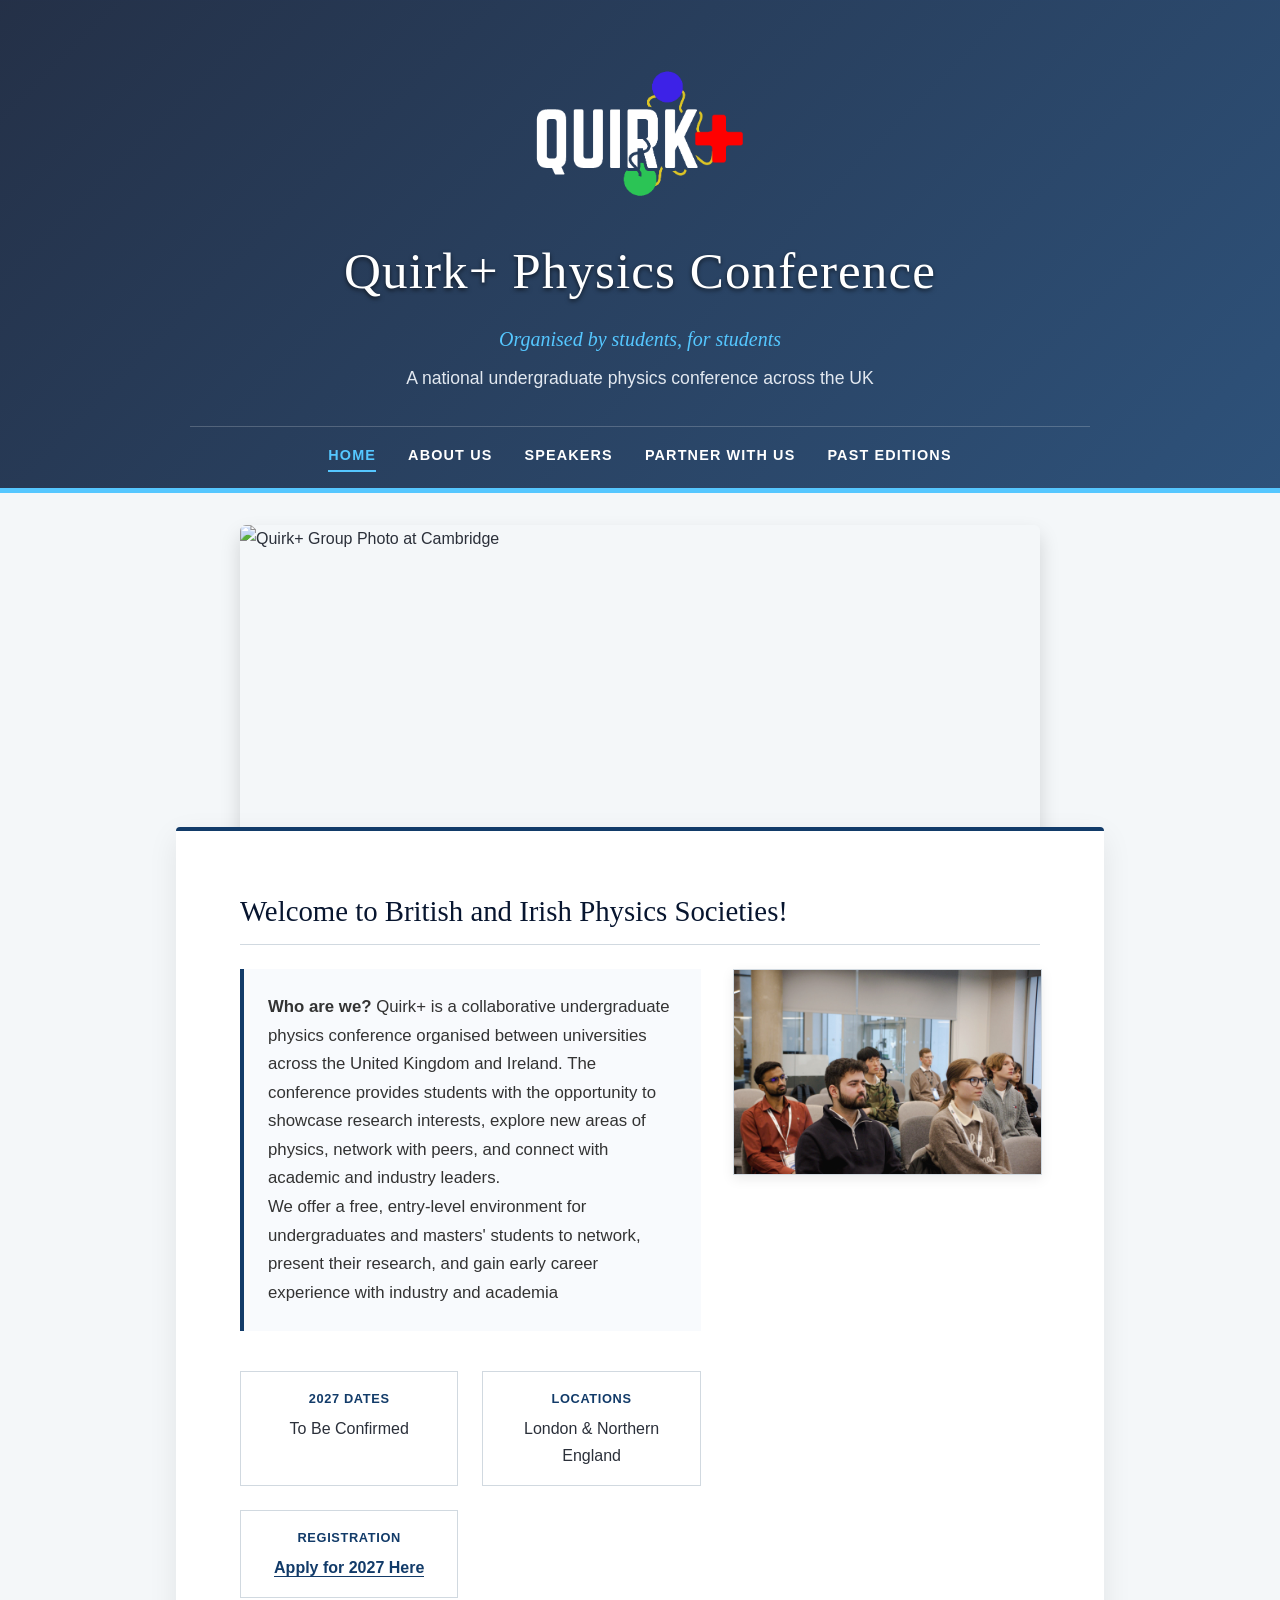
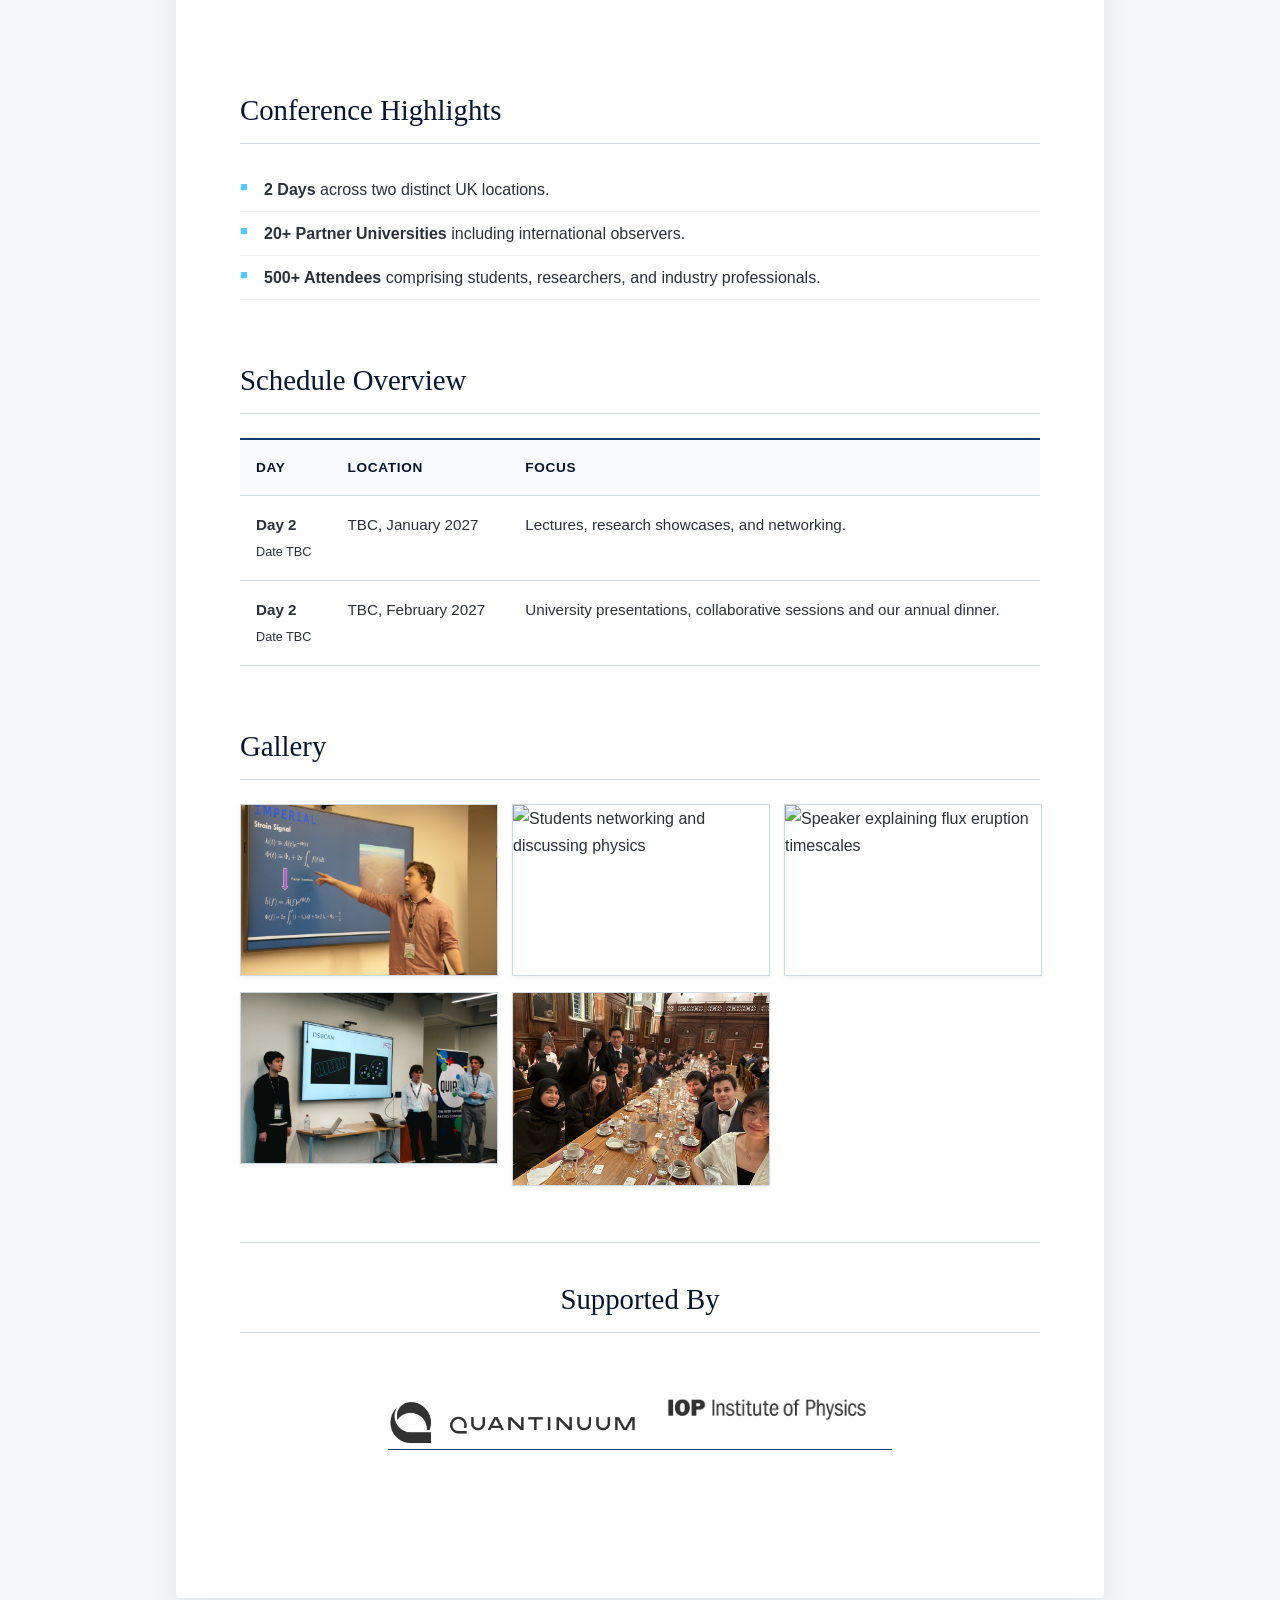
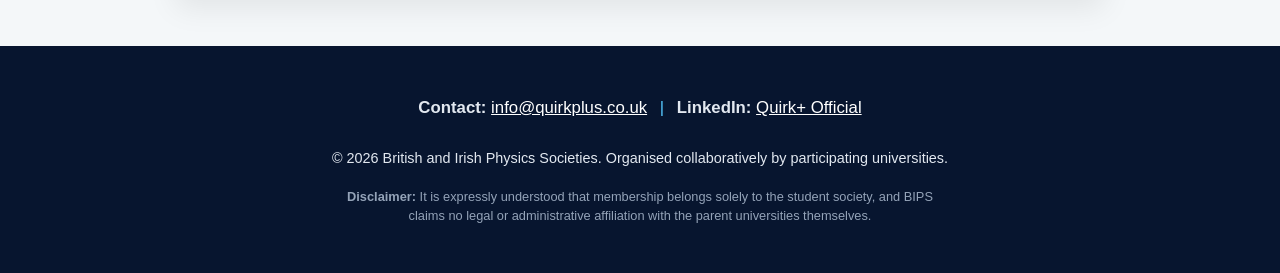
==== index.html @ df24edcb "Update index.html" ====
<!DOCTYPE html>
<html lang="en">
<head>
    <meta charset="UTF-8">
    <meta name="viewport" content="width=device-width, initial-scale=1.0">
    <meta name="description" content="Quirk+ Physics Conference - A national undergraduate physics conference across the UK and Ireland.">
    <title>Quirk+ | UK & Ireland Physics Conference</title>
    
    <link rel="icon" type="image/png" href="assets/Logos/QUIRK_COLOUR.png">
    <link rel="stylesheet" href="style.css">
    
    <!-- Inline styles added specifically for the Sponsor and Layout images to keep the main CSS clean -->
    <style>
        .about-grid {
            display: grid;
            grid-template-columns: 1fr;
            gap: 2rem;
            align-items: start;
        }
        @media (min-width: 768px) {
            .about-grid {
                grid-template-columns: 3fr 2fr;
            }
        }
        .featured-image {
            width: 100%;
            height: auto;
            border: 1px solid var(--border-color);
            box-shadow: 0 4px 12px rgba(0,0,0,0.08);
        }
        .sponsors-section {
            text-align: center;
            padding: 2rem 0;
            border-top: 1px solid var(--border-color);
        }
        .sponsor-logo {
            max-width: 250px;
            height: auto;
            margin-top: 1rem;
            filter: grayscale(100%); /* Makes the sponsor logo look more professional until hovered */
            opacity: 0.8;
            transition: all 0.3s ease;
        }
        .sponsor-logo:hover {
            filter: grayscale(0%);
            opacity: 1;
        }
    </style>
</head>
<body>

    <header>
        <div class="header-content">
            <img src="assets/Logos/QUIRK_COLOUR_WHITE.png" alt="Quirk+ Logo" class="header-logo">
            
            <div class="header-titles">
                <h1>Quirk+ Physics Conference</h1>
                <p class="subtitle">Organised by students, for students</p>
                <p class="lead">A national undergraduate physics conference across the UK</p>
            </div>
        </div>
        
        <nav aria-label="Main Navigation">
            <a href="index.html" class="active">Home</a>
            <a href="programme.html">About Us</a>
            <a href="speakers.html">Speakers</a>
            <a href="sponsors.html">Partner with Us</a>
            <a href="gallery.html">Past Editions</a>
        </nav>
    </header>

    <!-- NEW: HTML Banner inserted here -->
    <img src="assets/images/quirkgroup_2.png" alt="Quirk+ Group Photo at Cambridge" class="hero-banner-img">

    <main>
        <section id="about">
            <h2>Welcome to British and Irish Physics Societies!</h2>
            
            <div class="about-grid">
                <div>
                    <div class="abstract">
                        <p><strong>Who are we?</strong> Quirk+ is a collaborative undergraduate physics conference organised between universities across the United Kingdom and Ireland. The conference provides students with the opportunity to showcase research interests, explore new areas of physics, network with peers, and connect with academic and industry leaders.</p>
                        <p>
                            We offer a free, entry-level environment for undergraduates and masters' students to network, present their research, and gain early career experience with industry and academia</p>
                    </div>

                    <div class="conference-details">
                        <div class="detail-block">
                            <strong>2027 Dates</strong>
                            <span>To Be Confirmed</span>
                        </div>
                        <div class="detail-block">
                            <strong>Locations</strong>
                            <span>London & Northern England</span>
                        </div>
                        <div class="detail-block">
                            <strong>Registration</strong>
                            <a href="#">Apply for 2027 Here</a>
                        </div>
                    </div>
                </div>
                
                <!-- Action Shot embedded next to the About text -->
                <div>
                    <img src="assets/images/group_sitting_2.jpg" alt="Student delivering a physics lecture at Quirk+" class="featured-image">
                </div>
            </div>
        </section>

        <section id="highlights">
            <h2>Conference Highlights</h2>
            <ul class="academic-list">
                <li><strong>2 Days</strong> across two distinct UK locations.</li>
                <li><strong>20+ Partner Universities</strong> including international observers.</li>
                <li><strong>500+ Attendees</strong> comprising students, researchers, and industry professionals.</li>
            </ul>
        </section>

        <section id="schedule">
            <h2>Schedule Overview</h2>
            <table class="academic-table">
                <thead>
                    <tr>
                        <th>Day</th>
                        <th>Location</th>
                        <th>Focus</th>
                    </tr>
                </thead>
                <tbody>
                    <tr>
                        <td><strong>Day 2</strong><br><small>Date TBC</small></td>
                        <td>TBC, January 2027</td>
                        <td>Lectures, research showcases, and networking.</td>
                    </tr>
                    <tr>
                        <td><strong>Day 2</strong><br><small>Date TBC</small></td>
                        <td>TBC, February 2027</td>
                        <td>University presentations, collaborative sessions and our annual dinner.</td>
                    </tr>
                </tbody>
            </table>
        </section>

        <section id="gallery">
            <h2>Gallery</h2>
            <div class="gallery">
                <img src="assets/images/aedan.jpg" alt="Audience members attentively listening to a lecture">
                <img src="assets/images/jenny_erik_poimenidis.JPG" alt="Students networking and discussing physics">
                <img src="assets/images/quirk_lecture_student.JPG" alt="Speaker explaining flux eruption timescales">
                <img src="assets/images/epfl_ai2.jpg" alt="Two speakers presenting together on stage">
                <img src="assets/images/quirk_annual_dinner.jpeg" alt="Attendees enjoying the formal Quirk+ annual dinner">
            </div>
        </section>
        
        <section class="sponsors-section">
            <h2>Supported By</h2>
            <a href="https://www.quantinuum.com/" target="_blank" rel="noopener noreferrer">
                <img src="assets/Logos/quantinuum-logo_horizontal_black.png" alt="Quantinuum Logo" class="sponsor-logo">
            </a>
            <a href="https://www.iop.org/" target="_blank" rel="noopener noreferrer">
                <img src="assets/Logos/IOP_Logo.png" alt="Institute of Physics Logo" class="sponsor-logo">
            </a>    
        </section>
    </main>

    <footer>
        <div class="contact-info">
            <strong>Contact:</strong> <a href="mailto:info@quirkplus.co.uk">info@quirkplus.co.uk</a> <span class="divider">|</span> 
            <strong>LinkedIn:</strong> <a href="https://www.linkedin.com/company/quirk-plus/" target="_blank" rel="noopener noreferrer">Quirk+ Official</a>
        </div>
        
        <div class="footer-legal">
            <p>© 2026 British and Irish Physics Societies. Organised collaboratively by participating universities.</p>
            <p class="disclaimer"><strong>Disclaimer:</strong> It is expressly understood that membership belongs solely to the student society, and BIPS claims no legal or administrative affiliation with the parent universities themselves.</p>
        </div>
    </footer>

</body>
</html>
---- style.css ----
/* =========================================
   QUIRK+ INSTITUTIONAL STYLESHEET
   ========================================= */

:root {
    --brand-dark: #07152f;
    --brand-main: #123b69;
    --brand-accent: #55c7ff;
    --text-main: #2b303a;
    --bg-page: #f4f7f9;
    --bg-content: #ffffff;
    --border-color: #d1d9e0;
}

body {
    font-family: "Helvetica Neue", -apple-system, Arial, sans-serif;
    color: var(--text-main);
    background-color: var(--bg-page);
    line-height: 1.7;
    margin: 0;
    padding: 0;
}

/* --- HEADER & NAVIGATION --- */
header {
    background: linear-gradient(
        135deg, 
        rgba(7, 21, 47, 0.88), 
        rgba(18, 59, 105, 0.88)
    ), url('assets/images/quirkgroup_2.jpg'); /* UPDATE THIS LINE */
    background-size: cover;
    background-position: center 25%;
    color: white;
    padding: 4rem 5% 0 5%;
    border-bottom: 5px solid var(--brand-accent);
}

.header-content {
    max-width: 900px;
    margin: 0 auto;
    text-align: center;
}

/* Fix for the giant logo */
.header-logo {
    max-width: 220px; /* Constrains the logo on desktop */
    width: 100%;
    height: auto;
    margin: 0 auto 1.5rem auto;
    display: block;
}

.header-titles h1 {
    font-family: "Georgia", "Times New Roman", serif; /* Academic Prestige */
    margin: 0;
    font-size: clamp(2.2rem, 5vw, 3.2rem);
    font-weight: normal;
    letter-spacing: 0.02em;
    text-shadow: 0px 2px 4px rgba(0,0,0,0.6);
}

.header-titles .subtitle {
    font-family: "Georgia", "Times New Roman", serif;
    font-style: italic;
    color: var(--brand-accent);
    font-size: 1.25rem;
    margin: 0.5rem 0;
}

.header-titles .lead {
    font-size: 1.1rem;
    color: #e2e8f0;
    max-width: 650px;
    margin: 0 auto 2rem auto;
}

/* Navigation */
nav {
    max-width: 900px;
    margin: 0 auto;
    display: flex;
    justify-content: center;
    gap: 2rem;
    flex-wrap: wrap;
    padding: 1rem 0;
    border-top: 1px solid rgba(255, 255, 255, 0.2);
}

nav a {
    color: white;
    text-decoration: none;
    font-weight: 600;
    font-size: 0.9rem;
    letter-spacing: 0.08em;
    text-transform: uppercase;
    padding-bottom: 0.2rem;
    border-bottom: 2px solid transparent;
    transition: all 0.2s ease;
}

nav a:hover, nav a.active {
    color: var(--brand-accent);
    border-bottom: 2px solid var(--brand-accent);
}

/* --- MAIN CONTENT CONTAINER --- */
main {
    background-color: var(--bg-content);
    max-width: 800px; /* Narrower for better reading width */
    margin: -2rem auto 3rem auto; /* Pulls the content up slightly over the header */
    padding: 3.5rem 4rem;
    border-top: 4px solid var(--brand-main);
    box-shadow: 0 10px 30px rgba(0,0,0,0.08); /* Sophisticated, soft shadow */
    border-radius: 4px; /* Tiny rounding, looks less harsh than rigid 0px */
    position: relative;
    z-index: 10;
}

main section {
    margin-bottom: 3.5rem;
}

/* --- TYPOGRAPHY --- */
h2 {
    font-family: "Georgia", "Times New Roman", serif;
    color: var(--brand-dark);
    border-bottom: 1px solid var(--border-color);
    padding-bottom: 0.5rem;
    margin-top: 0;
    margin-bottom: 1.5rem;
    font-weight: normal;
    font-size: 1.8rem;
}

main a {
    color: var(--brand-main);
    text-decoration: none;
    font-weight: bold;
    border-bottom: 1px solid var(--brand-main);
}

main a:hover {
    color: var(--brand-accent);
    border-bottom-color: var(--brand-accent);
}

/* --- PREMIUM MODULES --- */
.abstract {
    background-color: #f8fafd;
    border-left: 4px solid var(--brand-main);
    padding: 1.5rem;
    margin-bottom: 2.5rem;
    color: #333;
    font-size: 1.05rem;
}

.abstract p {
    margin: 0;
}

.conference-details {
    display: grid;
    grid-template-columns: repeat(auto-fit, minmax(200px, 1fr));
    gap: 1.5rem;
    margin-bottom: 2rem;
}

.detail-block {
    background: white;
    border: 1px solid var(--border-color);
    padding: 1rem;
    text-align: center;
}

.detail-block strong {
    display: block;
    color: var(--brand-main);
    text-transform: uppercase;
    font-size: 0.8rem;
    letter-spacing: 0.05em;
    margin-bottom: 0.3rem;
}

ul.academic-list {
    list-style-type: none;
    padding-left: 0;
}

ul.academic-list li {
    padding: 0.5rem 0 0.5rem 1.5rem;
    position: relative;
    border-bottom: 1px solid #f0f0f0;
}

ul.academic-list li::before {
    content: "■";
    color: var(--brand-accent);
    position: absolute;
    left: 0;
    top: 0.5rem;
    font-size: 0.8rem;
}

/* --- PREMIUM TABLE --- */
.academic-table {
    width: 100%;
    border-collapse: collapse;
    margin: 1.5rem 0;
    font-size: 0.95rem;
}

.academic-table th, .academic-table td {
    padding: 1rem;
    border-bottom: 1px solid var(--border-color);
    text-align: left;
    vertical-align: top;
}

.academic-table th {
    background-color: #f8fafd;
    color: var(--brand-dark);
    font-weight: 600;
    text-transform: uppercase;
    font-size: 0.85rem;
    letter-spacing: 0.05em;
    border-top: 2px solid var(--brand-main);
}

/* --- GALLERY --- */
.gallery {
    display: grid;
    grid-template-columns: repeat(auto-fill, minmax(200px, 1fr));
    gap: 1rem;
    margin-top: 1.5rem;
}

.gallery img {
    width: 100%;
    height: auto;
    display: block;
    border: 1px solid var(--border-color);
    box-shadow: 0 2px 4px rgba(0,0,0,0.05);
}

/* --- FOOTER --- */
footer {
    background-color: var(--brand-dark);
    color: #e2e8f0;
    text-align: center;
    padding: 3rem 5%;
    margin-top: 2rem;
}

footer a {
    color: white;
    text-decoration: underline;
}

footer a:hover {
    color: var(--brand-accent);
}

.contact-info {
    margin-bottom: 1.5rem;
    font-size: 1.05rem;
}

.contact-info .divider {
    color: var(--brand-accent);
    margin: 0 0.5rem;
}

.footer-legal p {
    margin: 0.5rem 0;
    font-size: 0.9rem;
}

.footer-legal .disclaimer {
    font-size: 0.8rem;
    color: #94a3b8;
    max-width: 600px;
    margin: 1rem auto 0 auto;
    line-height: 1.5;
}

/* --- MOBILE RESPONSIVENESS --- */
@media (max-width: 768px) {
    main {
        padding: 2rem 1.5rem;
        margin: -1rem 1rem 2rem 1rem;
    }
    
    .header-logo {
        max-width: 160px;
    }

    nav {
        flex-direction: column;
        gap: 1rem;
        padding-bottom: 2rem;
    }
    
    .academic-table th, .academic-table td {
        padding: 0.75rem 0.5rem;
        font-size: 0.85rem;
    }
    
    .contact-info .divider {
        display: none;
    }
    
    .contact-info strong {
        display: block;
        margin-top: 0.5rem;
    }
}

.hero-banner-img {
    width: 90%; /* Gives breathing room on mobile */
    max-width: 800px; /* Matches your main white text box EXACTLY */
    aspect-ratio: 16 / 7; /* A sleek, cinematic wide crop */
    object-fit: cover;
    object-position: center 25%;
    display: block;
    margin: 2rem auto; /* Centers it perfectly */
    margin-bottom: -3rem; /* Tucks the bottom of the photo neatly behind the white content box */
    border-radius: 6px; /* Softens the corners */
    box-shadow: 0 10px 20px rgba(0,0,0,0.15); /* Adds premium depth */
    position: relative;
    z-index: 1; /* Ensures it sits behind the main text box */
}

/* On mobile devices, we make it slightly taller so the faces aren't too small */
@media (max-width: 768px) {
    .hero-banner-img {
        aspect-ratio: 16 / 9; 
    }
}
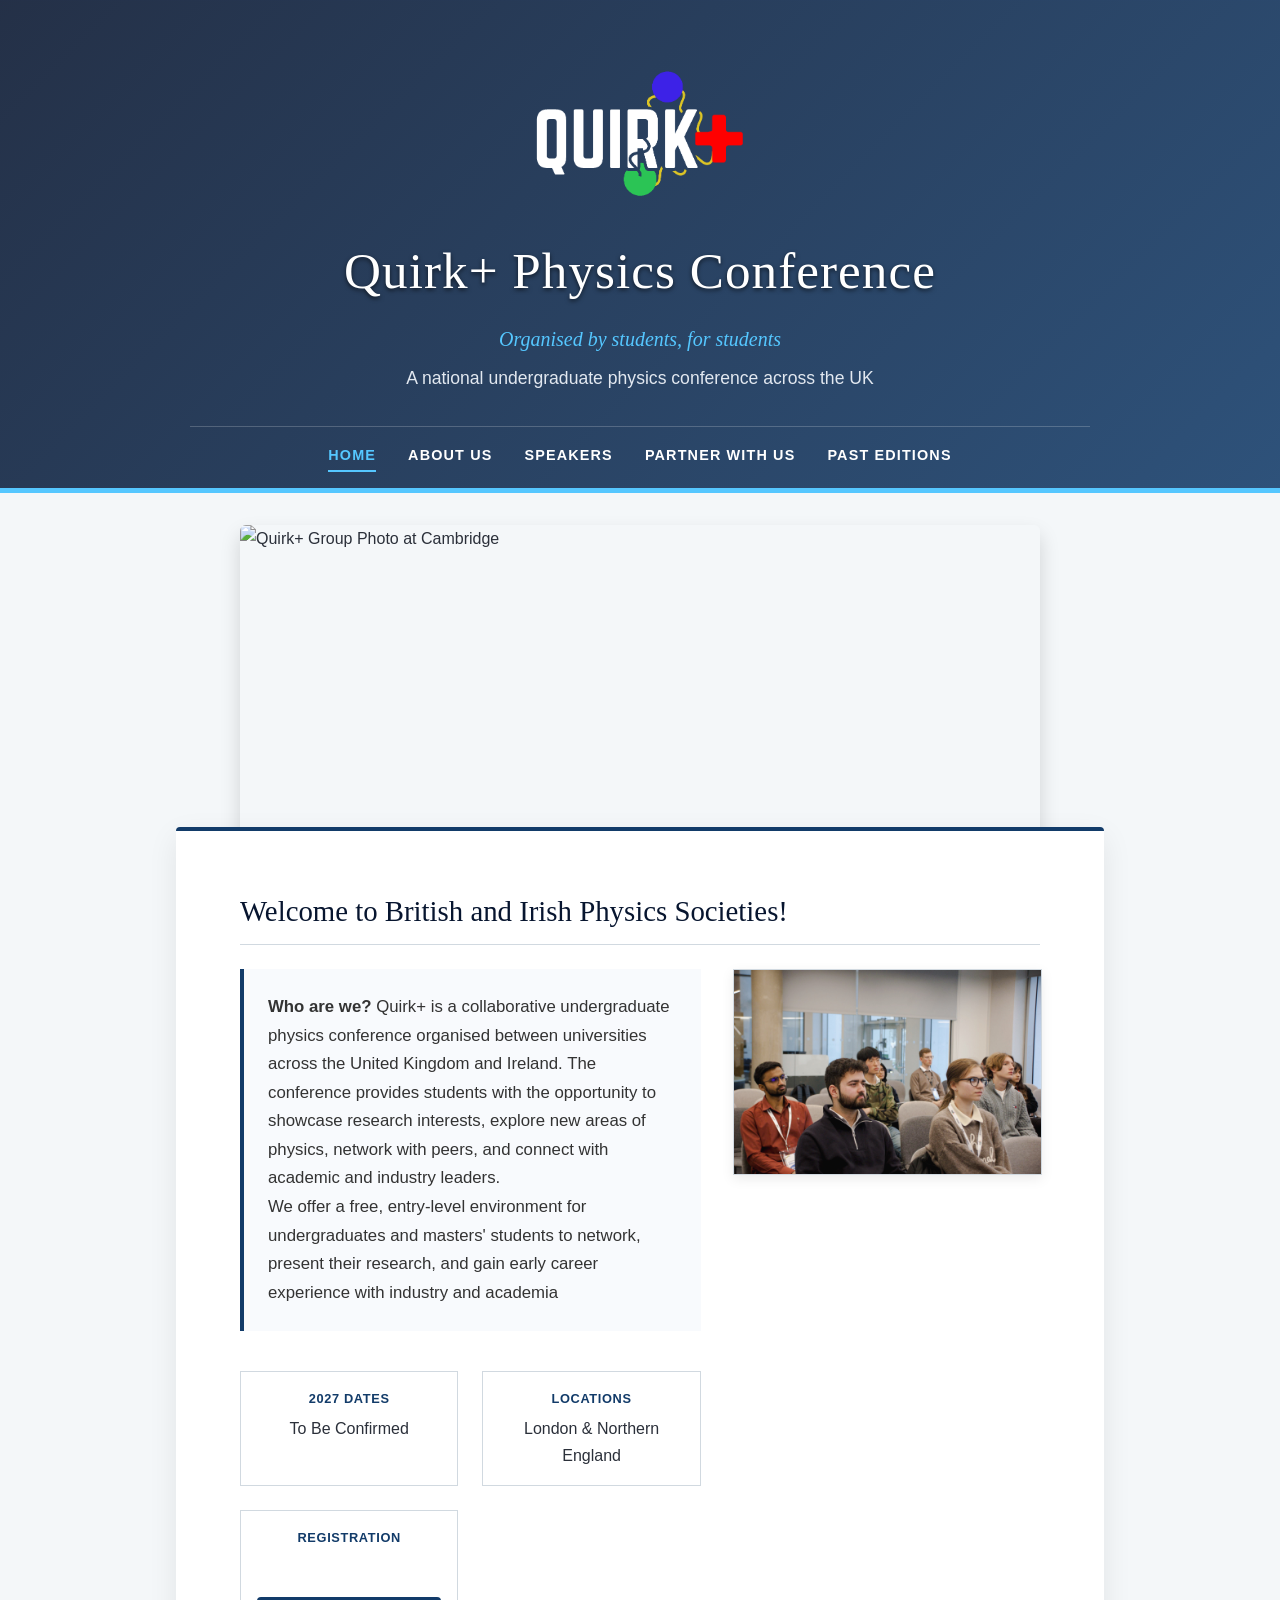
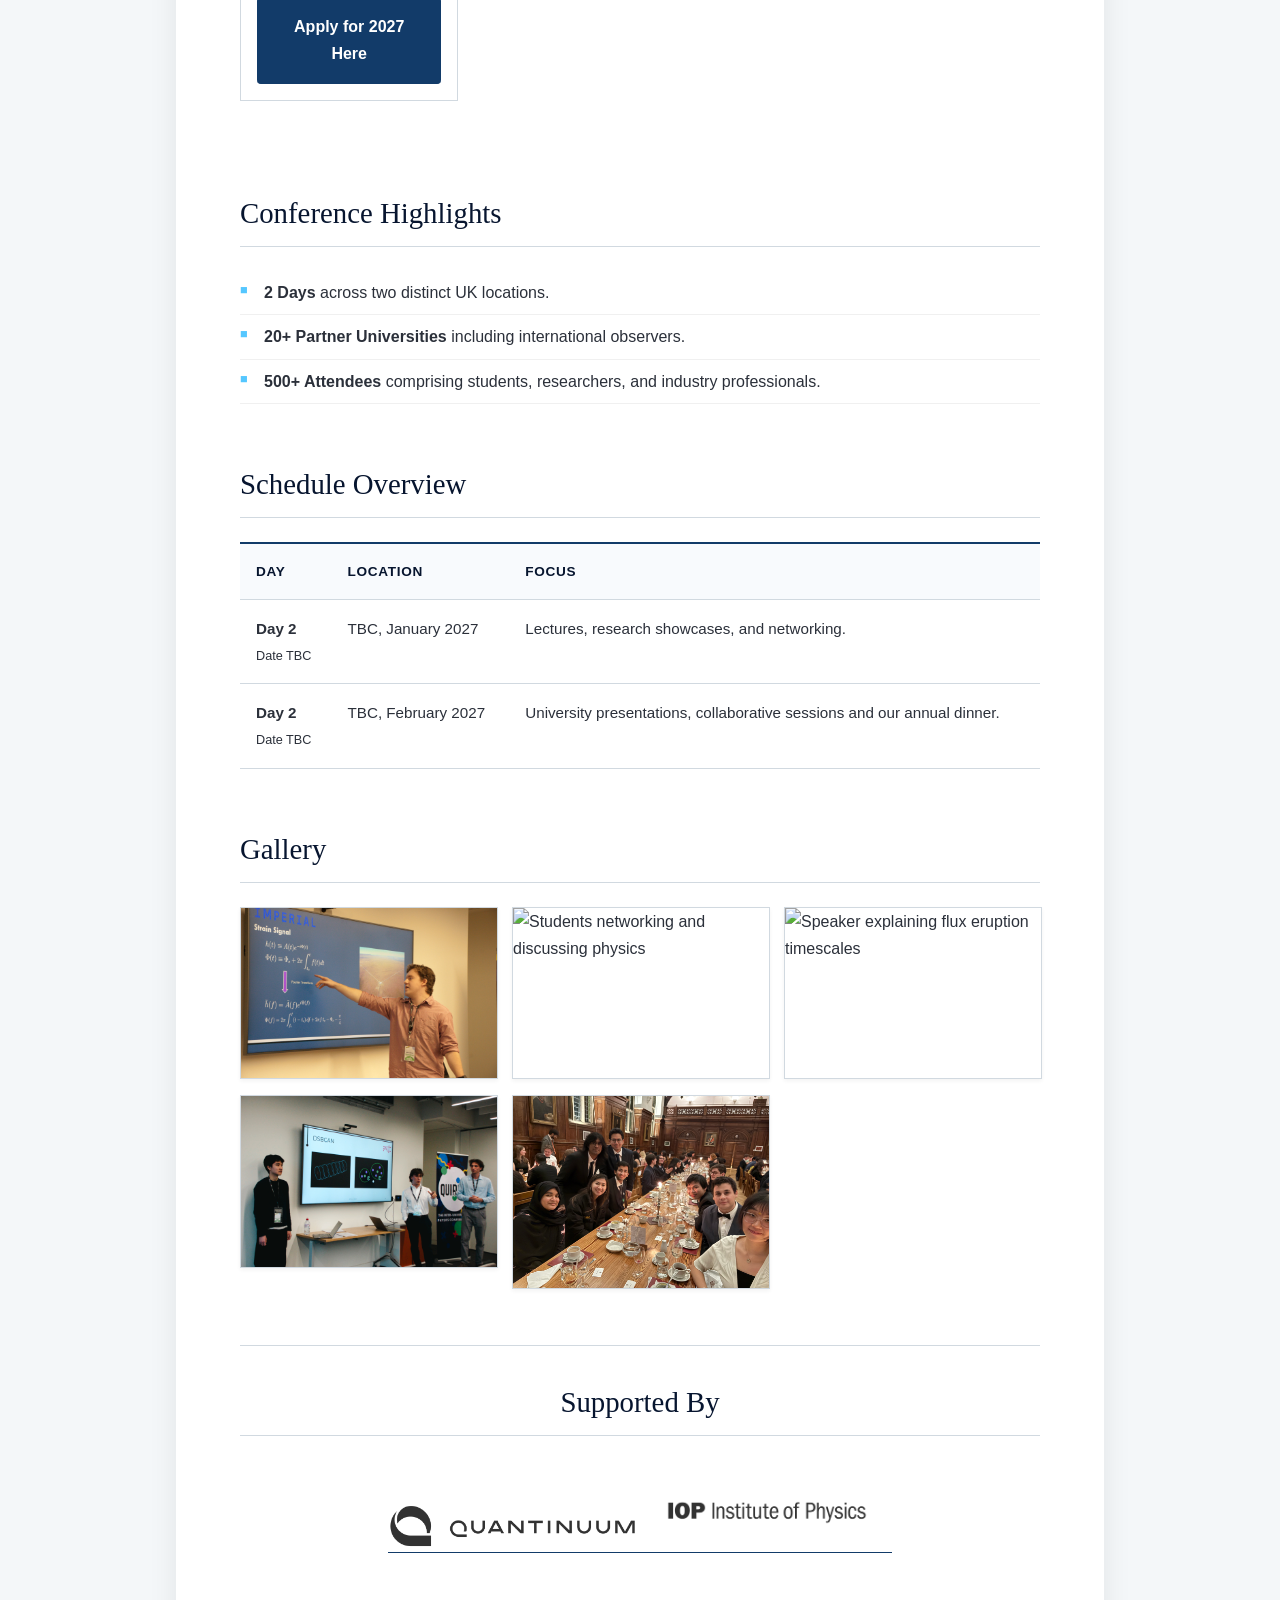
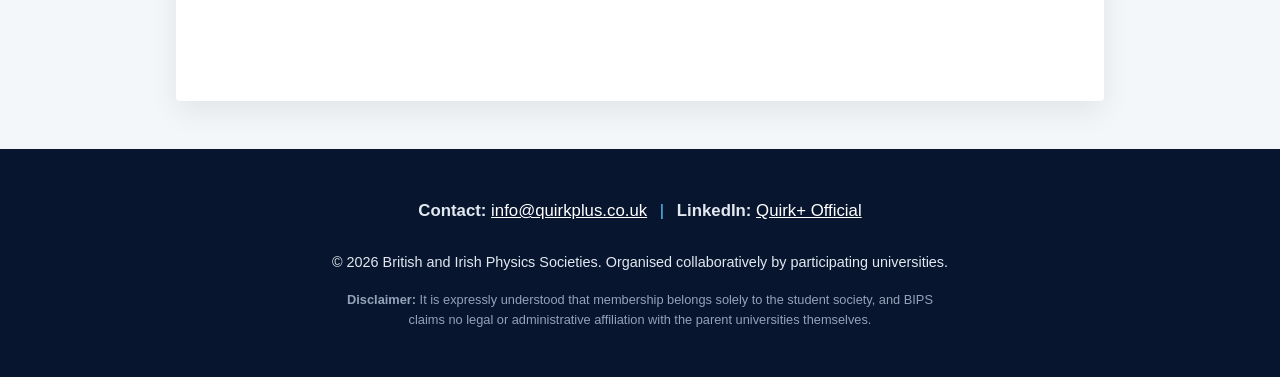
==== commit 115603d7: "Update index.html" ====
--- a/index.html
+++ b/index.html
@@ -45,7 +45,28 @@
             filter: grayscale(0%);
             opacity: 1;
         }
+        .cta-button {
+            display: inline-block;
+            background-color: var(--brand-main);
+            color: white !important;
+            padding: 1rem 2rem;
+            text-decoration: none !important;
+            font-weight: bold;
+            border-radius: 4px;
+            margin-top: 1rem;
+            transition: background-color 0.2s ease;
+        }
+        
+        .cta-button:hover {
+            background-color: var(--brand-dark);
+        }
     </style>
+    <!-- Open Graph / Social Media Meta Tags -->
+    <meta property="og:title" content="Quirk+ Physics Conference 2027">
+    <meta property="og:description" content="The UK and Ireland's largest student-led undergraduate physics conference. Join 1,000+ delegates in London.">
+    <meta property="og:image" content="https://quirkplus.co.uk/assets/images/quirkgroup_2.jpg">
+    <meta property="og:url" content="https://quirkplus.co.uk/">
+    <meta property="og:type" content="website">
 </head>
 <body>
 
@@ -95,7 +116,9 @@
                         </div>
                         <div class="detail-block">
                             <strong>Registration</strong>
-                            <a href="#">Apply for 2027 Here</a>
+                            <br>
+                            <!-- Replace the '#' with your actual Google Form or ticketing link -->
+                            <a href="#" class="cta-button">Apply for 2027 Here</a>
                         </div>
                     </div>
                 </div>
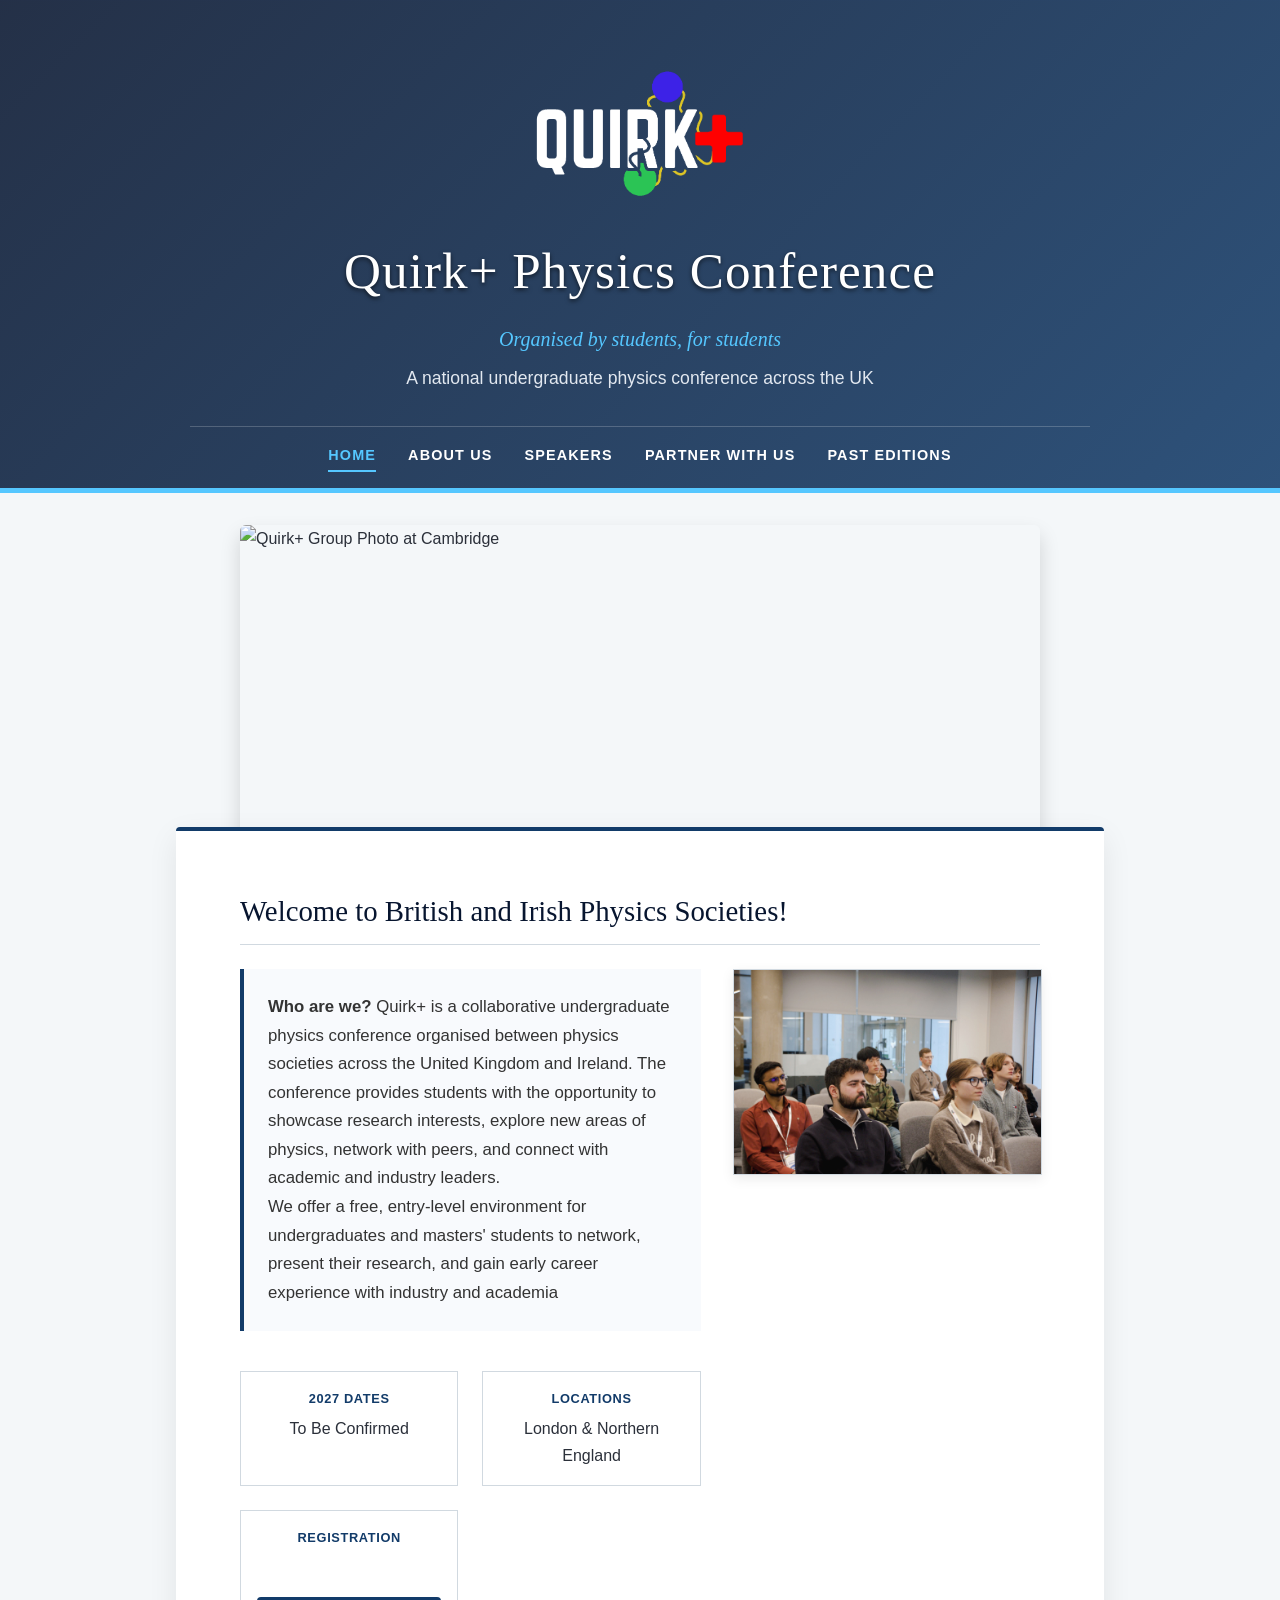
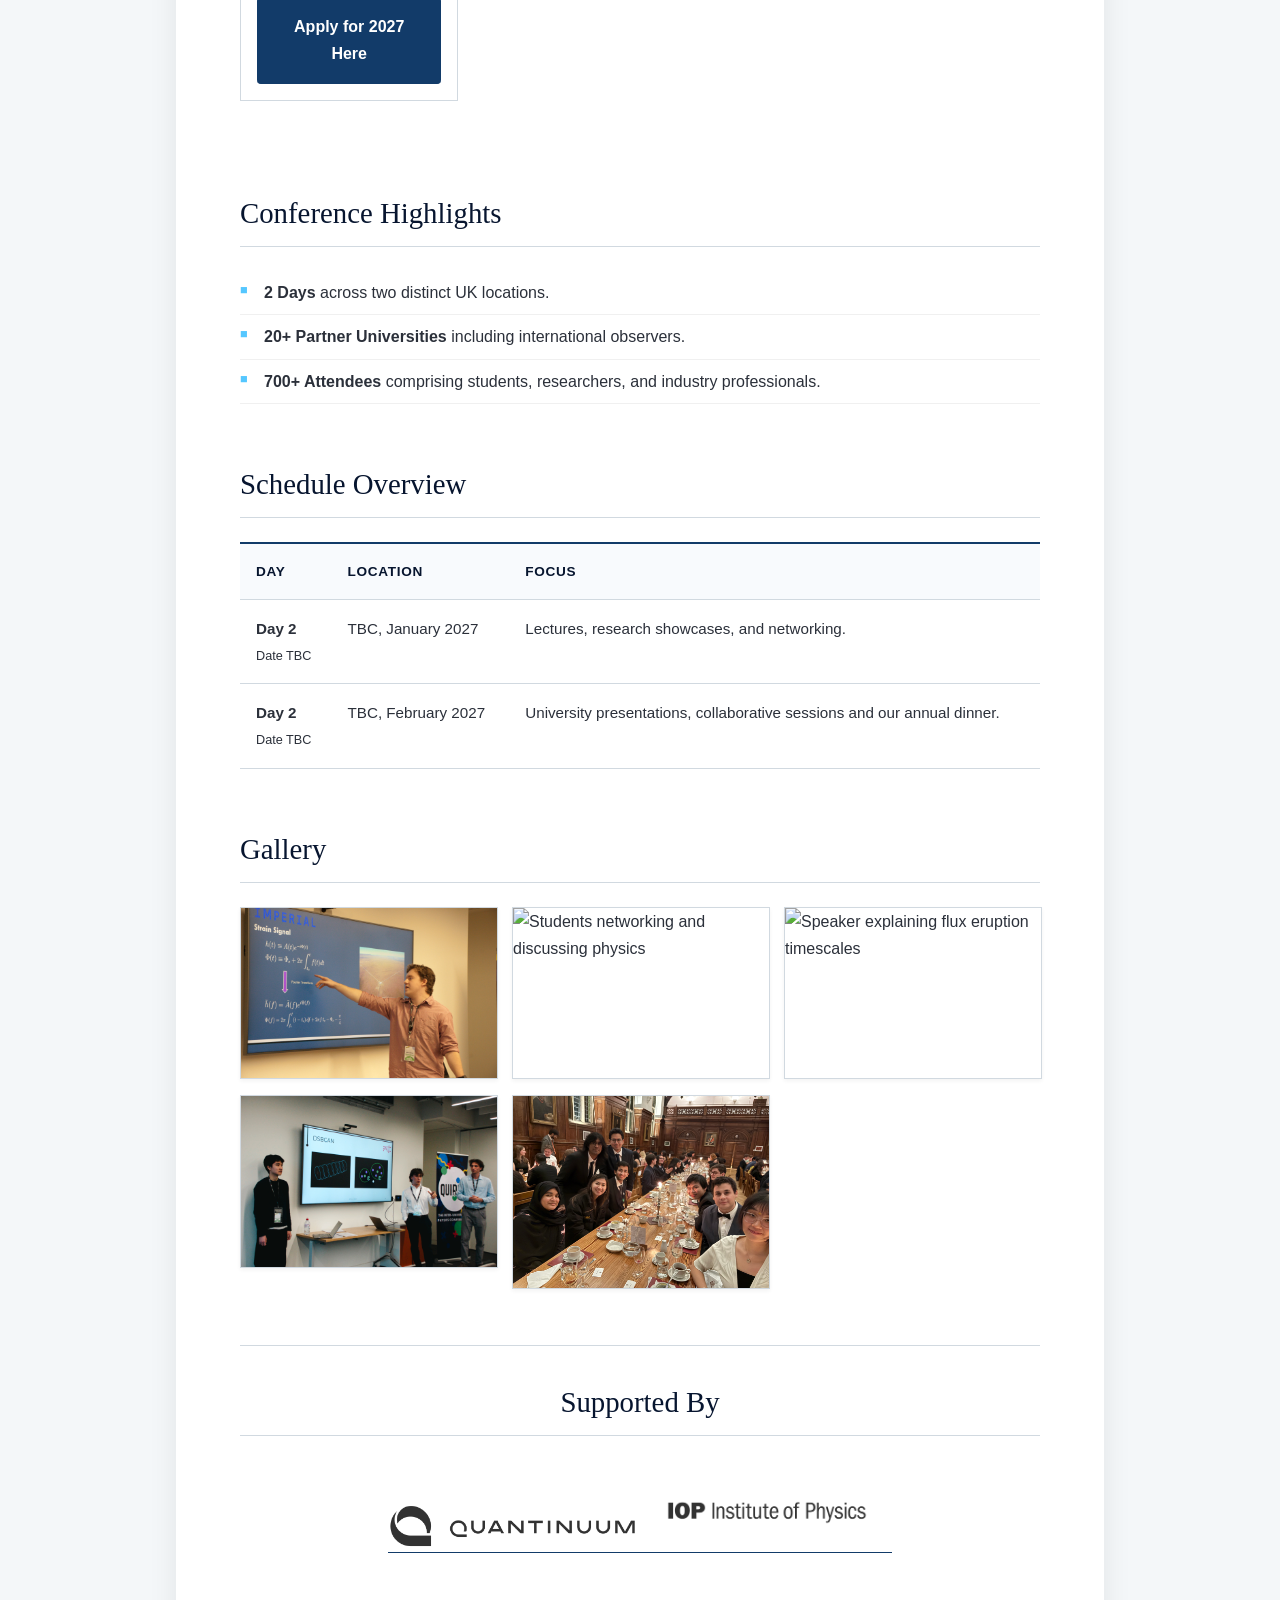
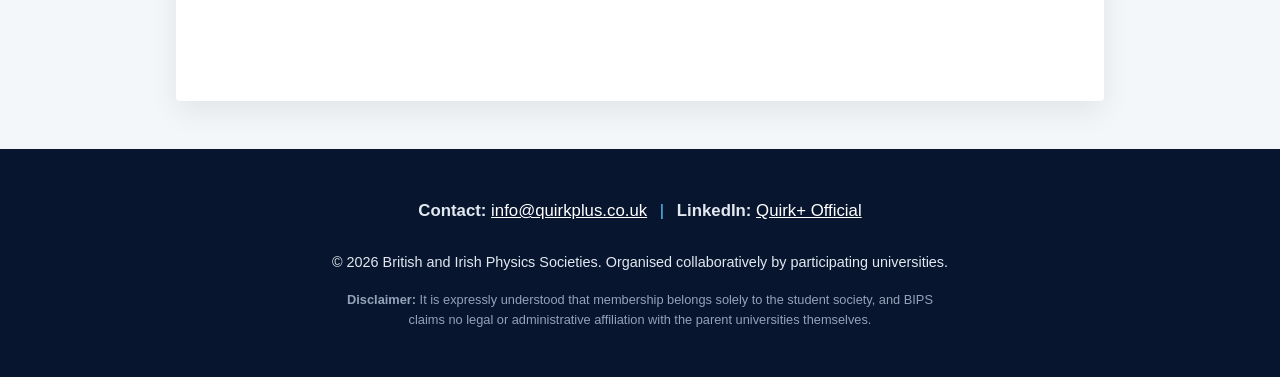
==== commit 642c2a51: "Update index.html" ====
--- a/index.html
+++ b/index.html
@@ -64,7 +64,7 @@
     <!-- Open Graph / Social Media Meta Tags -->
     <meta property="og:title" content="Quirk+ Physics Conference 2027">
     <meta property="og:description" content="The UK and Ireland's largest student-led undergraduate physics conference. Join 1,000+ delegates in London.">
-    <meta property="og:image" content="https://quirkplus.co.uk/assets/images/quirkgroup_2.jpg">
+    <meta property="og:image" content="https://quirkplus.co.uk/assets/images/quirkgroup_2.png">
     <meta property="og:url" content="https://quirkplus.co.uk/">
     <meta property="og:type" content="website">
 </head>
@@ -100,7 +100,7 @@
             <div class="about-grid">
                 <div>
                     <div class="abstract">
-                        <p><strong>Who are we?</strong> Quirk+ is a collaborative undergraduate physics conference organised between universities across the United Kingdom and Ireland. The conference provides students with the opportunity to showcase research interests, explore new areas of physics, network with peers, and connect with academic and industry leaders.</p>
+                        <p><strong>Who are we?</strong> Quirk+ is a collaborative undergraduate physics conference organised between physics societies across the United Kingdom and Ireland. The conference provides students with the opportunity to showcase research interests, explore new areas of physics, network with peers, and connect with academic and industry leaders.</p>
                         <p>
                             We offer a free, entry-level environment for undergraduates and masters' students to network, present their research, and gain early career experience with industry and academia</p>
                     </div>
@@ -135,7 +135,7 @@
             <ul class="academic-list">
                 <li><strong>2 Days</strong> across two distinct UK locations.</li>
                 <li><strong>20+ Partner Universities</strong> including international observers.</li>
-                <li><strong>500+ Attendees</strong> comprising students, researchers, and industry professionals.</li>
+                <li><strong>700+ Attendees</strong> comprising students, researchers, and industry professionals.</li>
             </ul>
         </section>
 
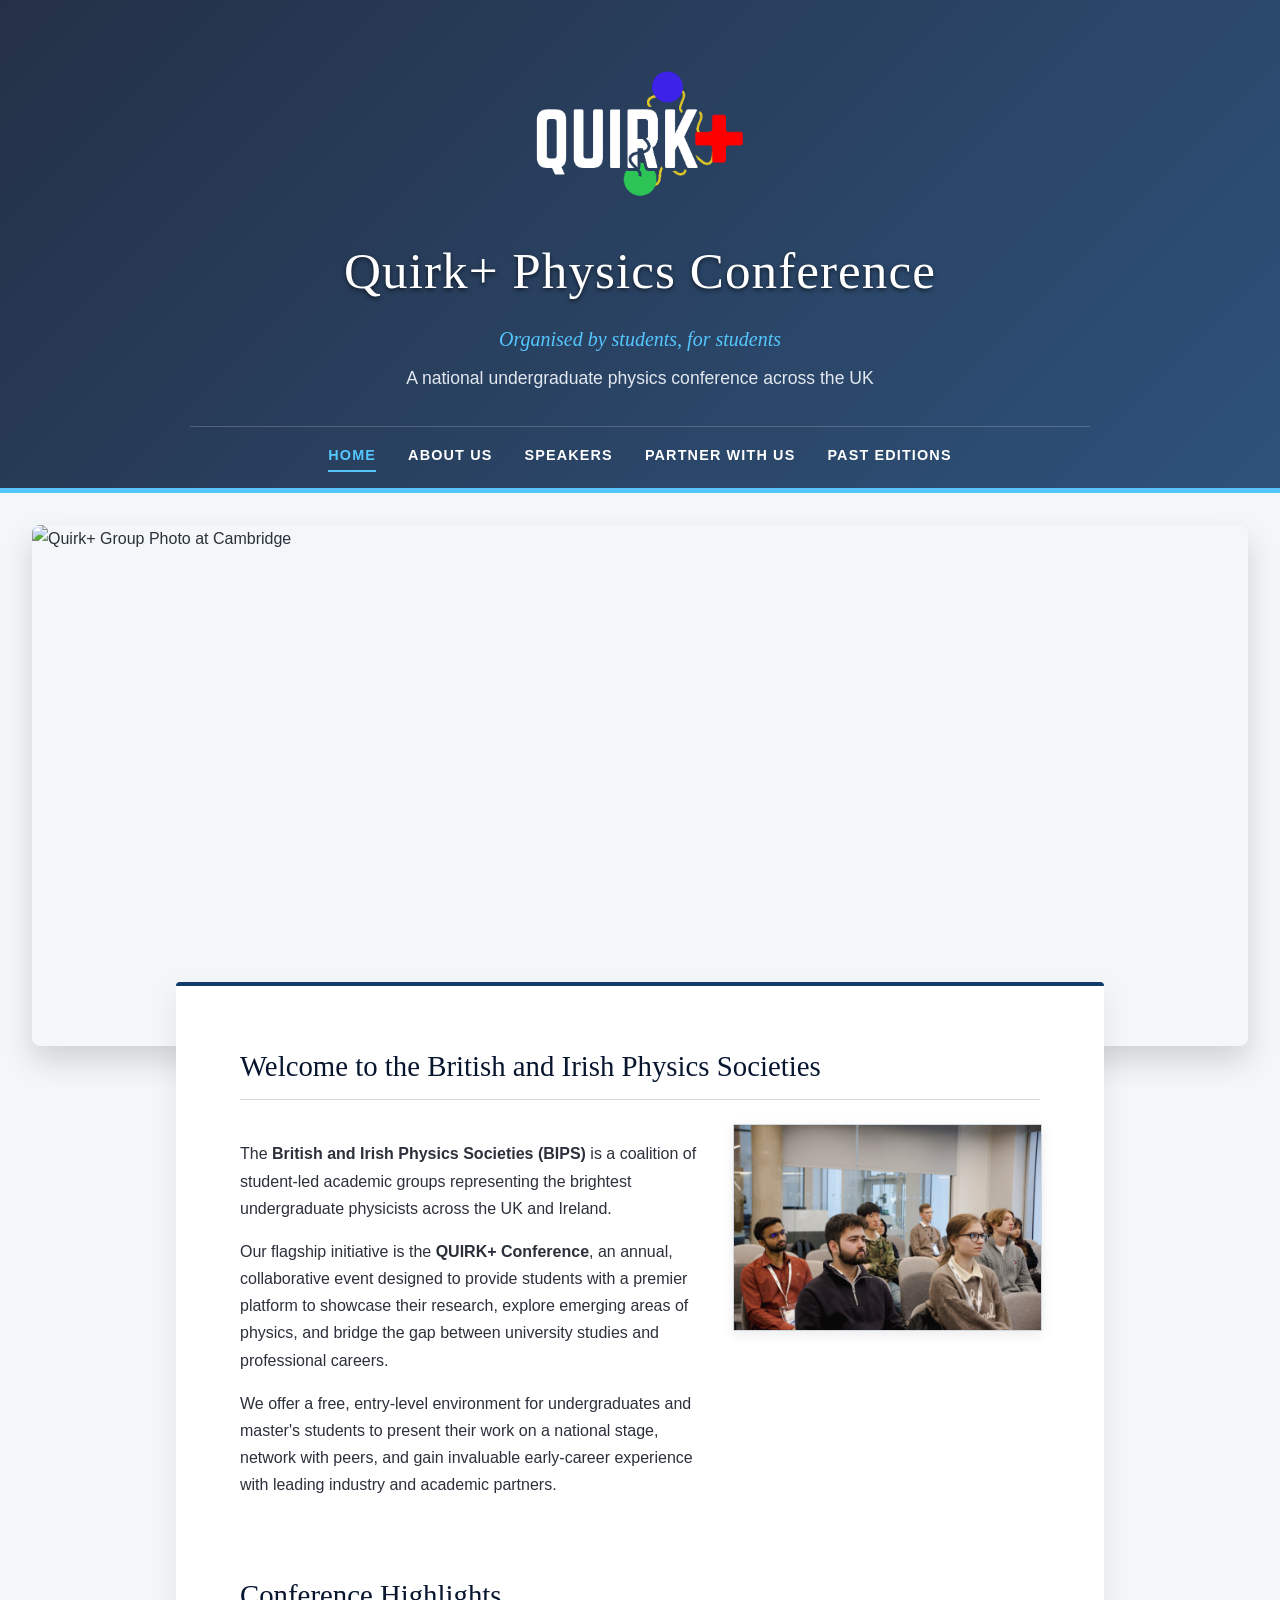
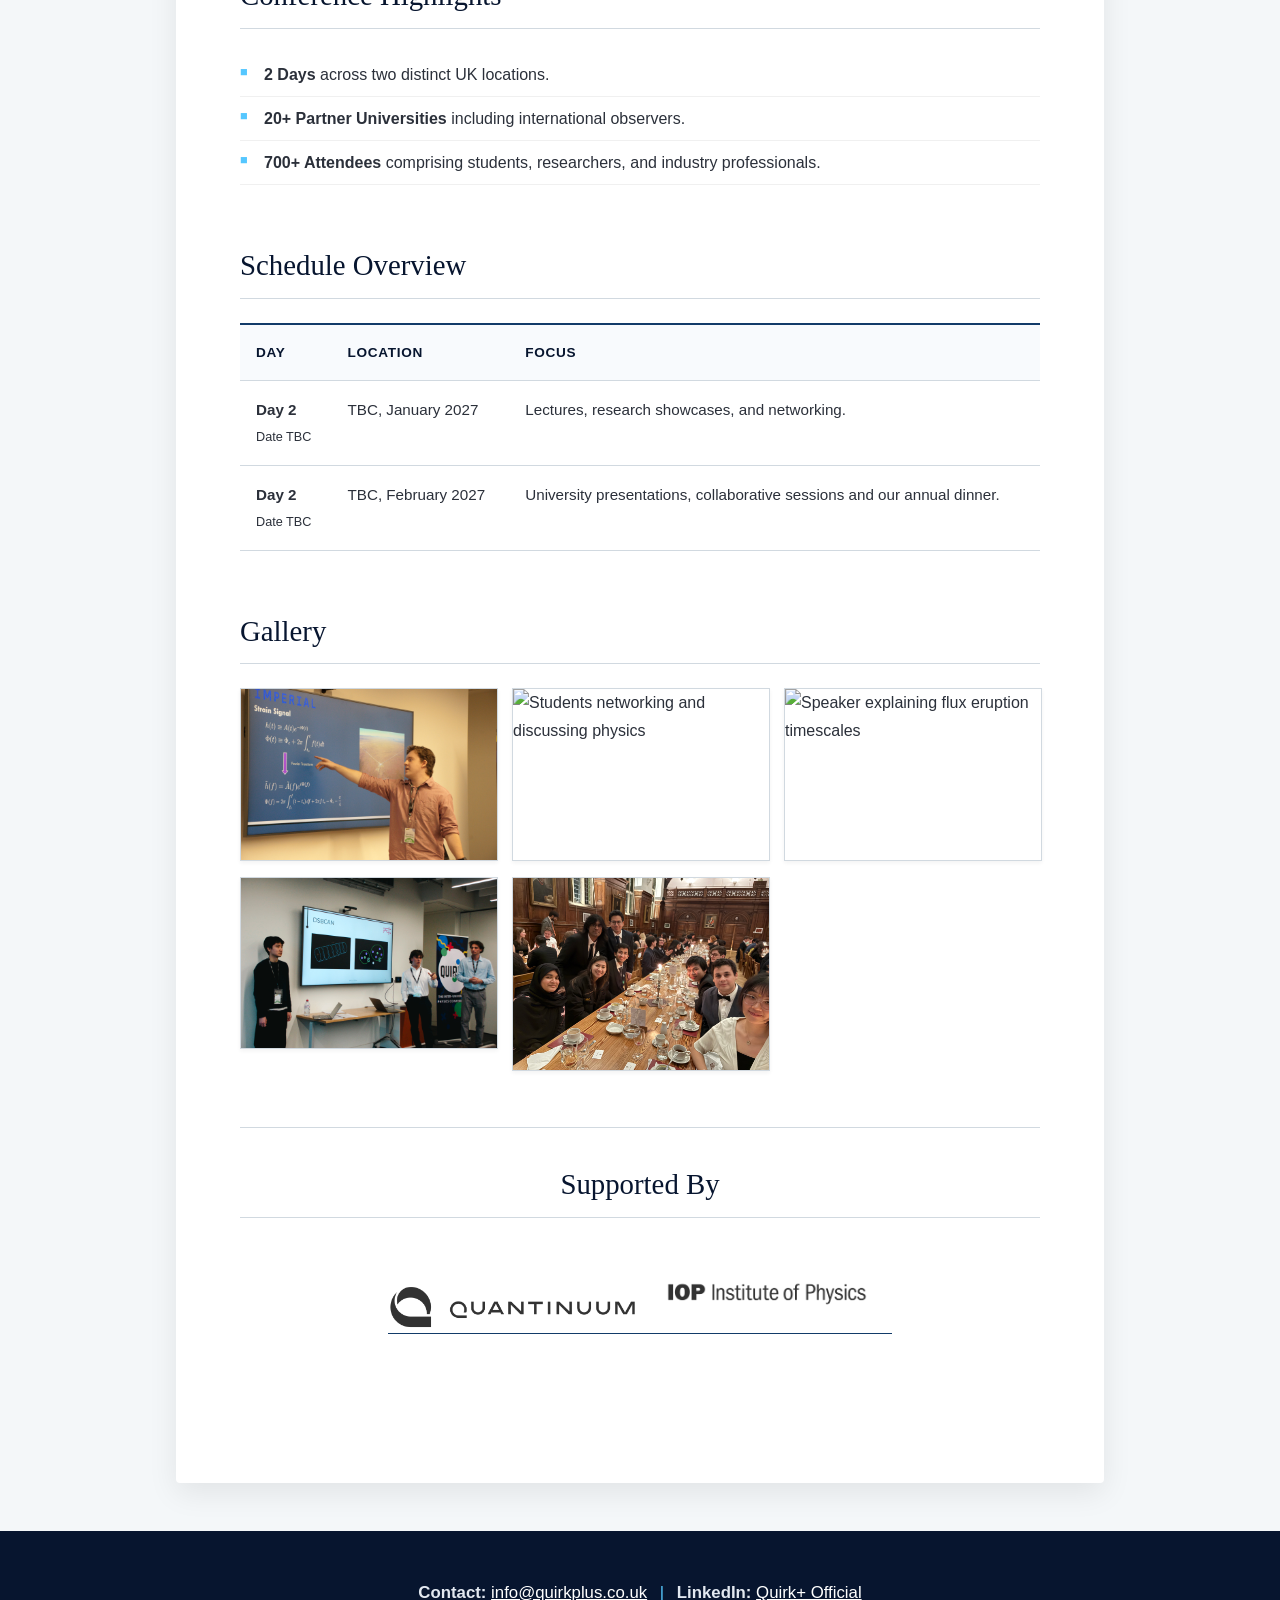
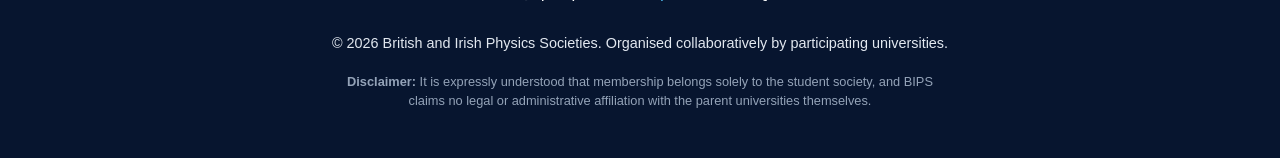
==== commit 2c77d194: "Update index.html" ====
--- a/index.html
+++ b/index.html
@@ -94,38 +94,21 @@
     <img src="assets/images/quirkgroup_2.png" alt="Quirk+ Group Photo at Cambridge" class="hero-banner-img">
 
     <main>
-        <section id="about">
-            <h2>Welcome to British and Irish Physics Societies!</h2>
+<section id="about">
+            <h2>Welcome to the British and Irish Physics Societies</h2>
             
             <div class="about-grid">
-                <div>
-                    <div class="abstract">
-                        <p><strong>Who are we?</strong> Quirk+ is a collaborative undergraduate physics conference organised between physics societies across the United Kingdom and Ireland. The conference provides students with the opportunity to showcase research interests, explore new areas of physics, network with peers, and connect with academic and industry leaders.</p>
-                        <p>
-                            We offer a free, entry-level environment for undergraduates and masters' students to network, present their research, and gain early career experience with industry and academia</p>
-                    </div>
-
-                    <div class="conference-details">
-                        <div class="detail-block">
-                            <strong>2027 Dates</strong>
-                            <span>To Be Confirmed</span>
-                        </div>
-                        <div class="detail-block">
-                            <strong>Locations</strong>
-                            <span>London & Northern England</span>
-                        </div>
-                        <div class="detail-block">
-                            <strong>Registration</strong>
-                            <br>
-                            <!-- Replace the '#' with your actual Google Form or ticketing link -->
-                            <a href="#" class="cta-button">Apply for 2027 Here</a>
-                        </div>
-                    </div>
+                <div class="academic-prose">
+                    <p>The <strong>British and Irish Physics Societies (BIPS)</strong> is a coalition of student-led academic groups representing the brightest undergraduate physicists across the UK and Ireland.</p>
+                    
+                    <p>Our flagship initiative is the <strong>QUIRK+ Conference</strong>, an annual, collaborative event designed to provide students with a premier platform to showcase their research, explore emerging areas of physics, and bridge the gap between university studies and professional careers.</p>
+                    
+                    <p>We offer a free, entry-level environment for undergraduates and master's students to present their work on a national stage, network with peers, and gain invaluable early-career experience with leading industry and academic partners.</p>
                 </div>
                 
-                <!-- Action Shot embedded next to the About text -->
+                <!-- The image remains exactly as you had it -->
                 <div>
-                    <img src="assets/images/group_sitting_2.jpg" alt="Student delivering a physics lecture at Quirk+" class="featured-image">
+                    <img src="assets/images/group_sitting_2.jpg" alt="Audience members attentively listening" class="featured-image">
                 </div>
             </div>
         </section>
--- a/style.css
+++ b/style.css
@@ -314,25 +314,27 @@
         margin-top: 0.5rem;
     }
 }
-
 .hero-banner-img {
-    width: 90%; /* Gives breathing room on mobile */
-    max-width: 800px; /* Matches your main white text box EXACTLY */
-    aspect-ratio: 16 / 7; /* A sleek, cinematic wide crop */
+    width: 95%; /* Takes up most of the screen for impact */
+    max-width: 1400px; /* Capped so it doesn't break on 4K/ultra-wide monitors */
+    aspect-ratio: 21 / 9; /* A wide, cinematic crop */
     object-fit: cover;
-    object-position: center 25%;
+    object-position: center 25%; /* Keeps focus on the faces and the projector screen */
     display: block;
-    margin: 2rem auto; /* Centers it perfectly */
-    margin-bottom: -3rem; /* Tucks the bottom of the photo neatly behind the white content box */
-    border-radius: 6px; /* Softens the corners */
-    box-shadow: 0 10px 20px rgba(0,0,0,0.15); /* Adds premium depth */
+    margin: 2rem auto;
+    margin-bottom: -4rem; /* Tucks it elegantly behind the white content box */
+    border-radius: 8px;
+    box-shadow: 0 15px 30px rgba(0,0,0,0.15); /* A slightly stronger shadow for the larger image */
     position: relative;
-    z-index: 1; /* Ensures it sits behind the main text box */
-}
-
-/* On mobile devices, we make it slightly taller so the faces aren't too small */
+    z-index: 1;
+}
+
+/* Mobile tweak to ensure it doesn't get too thin on phones */
 @media (max-width: 768px) {
     .hero-banner-img {
         aspect-ratio: 16 / 9; 
-    }
-}
+        width: 100%;
+        border-radius: 0;
+        margin-top: 0;
+    }
+}
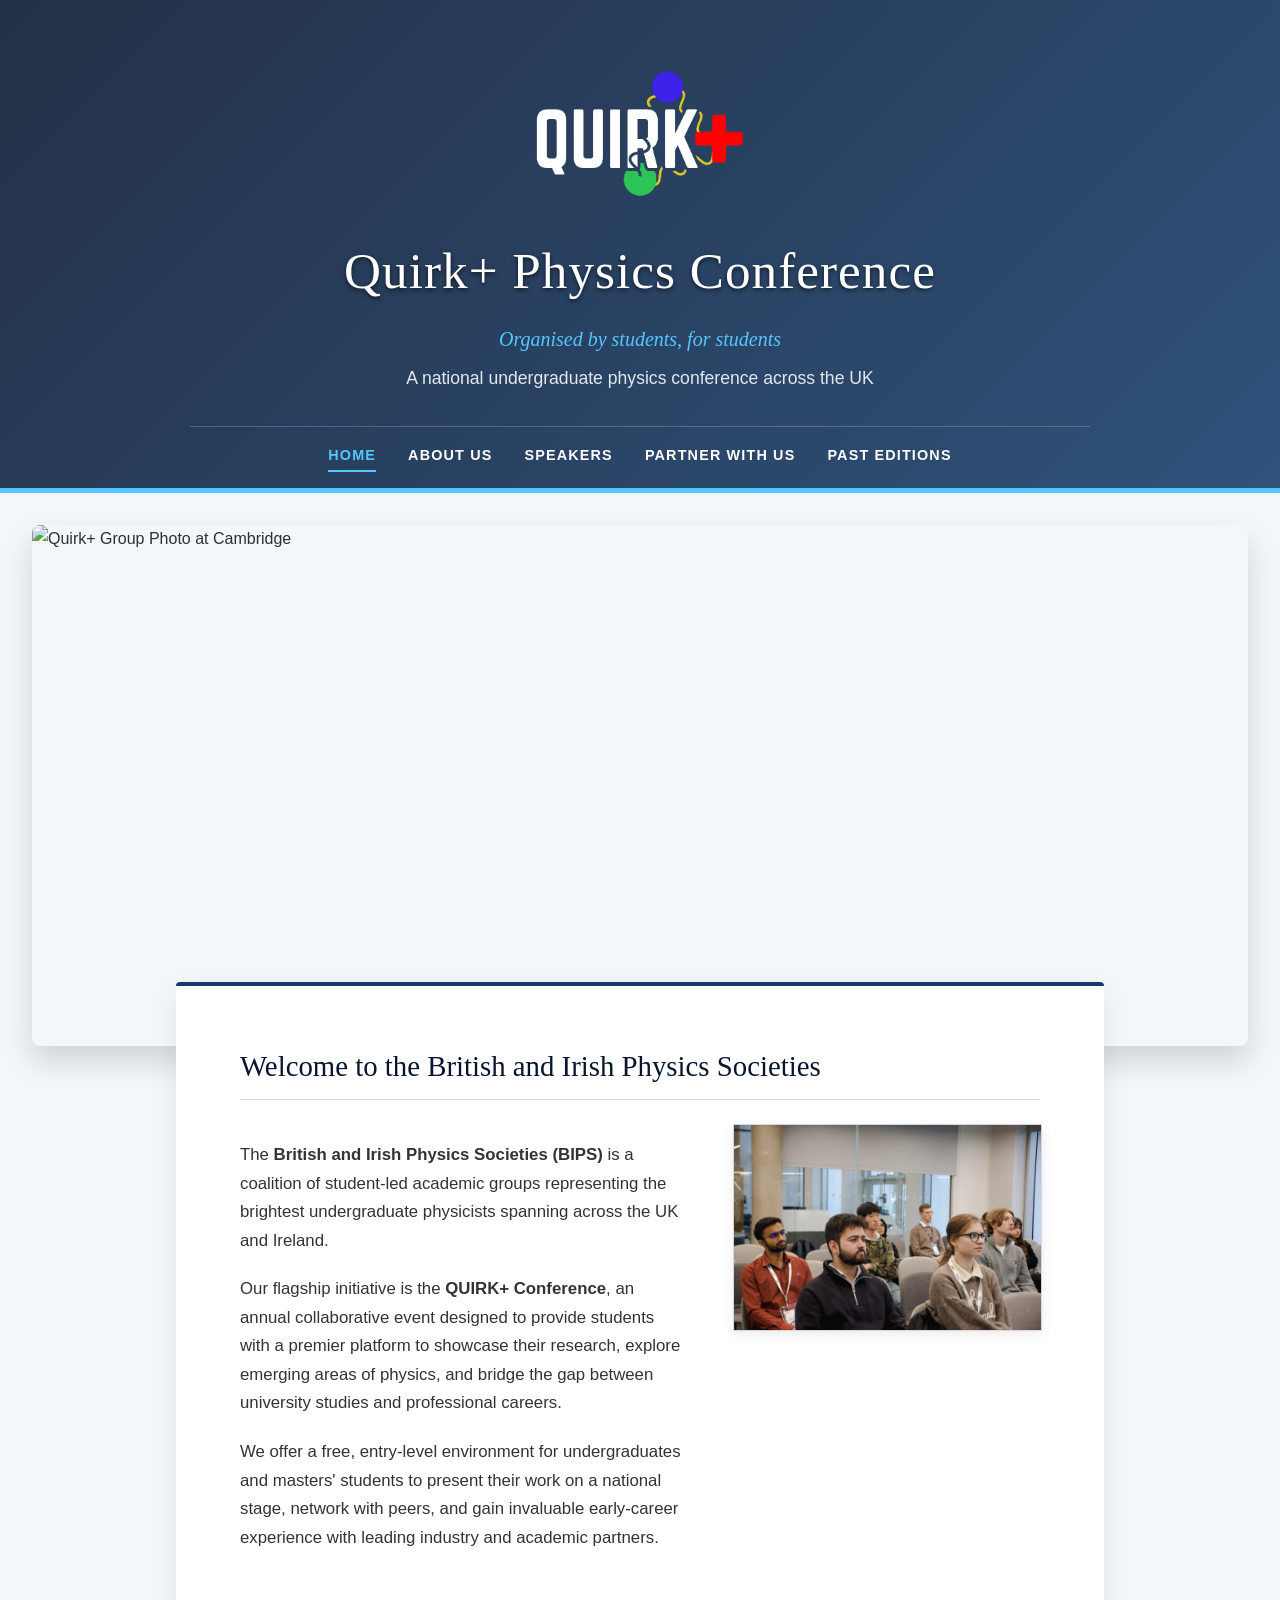
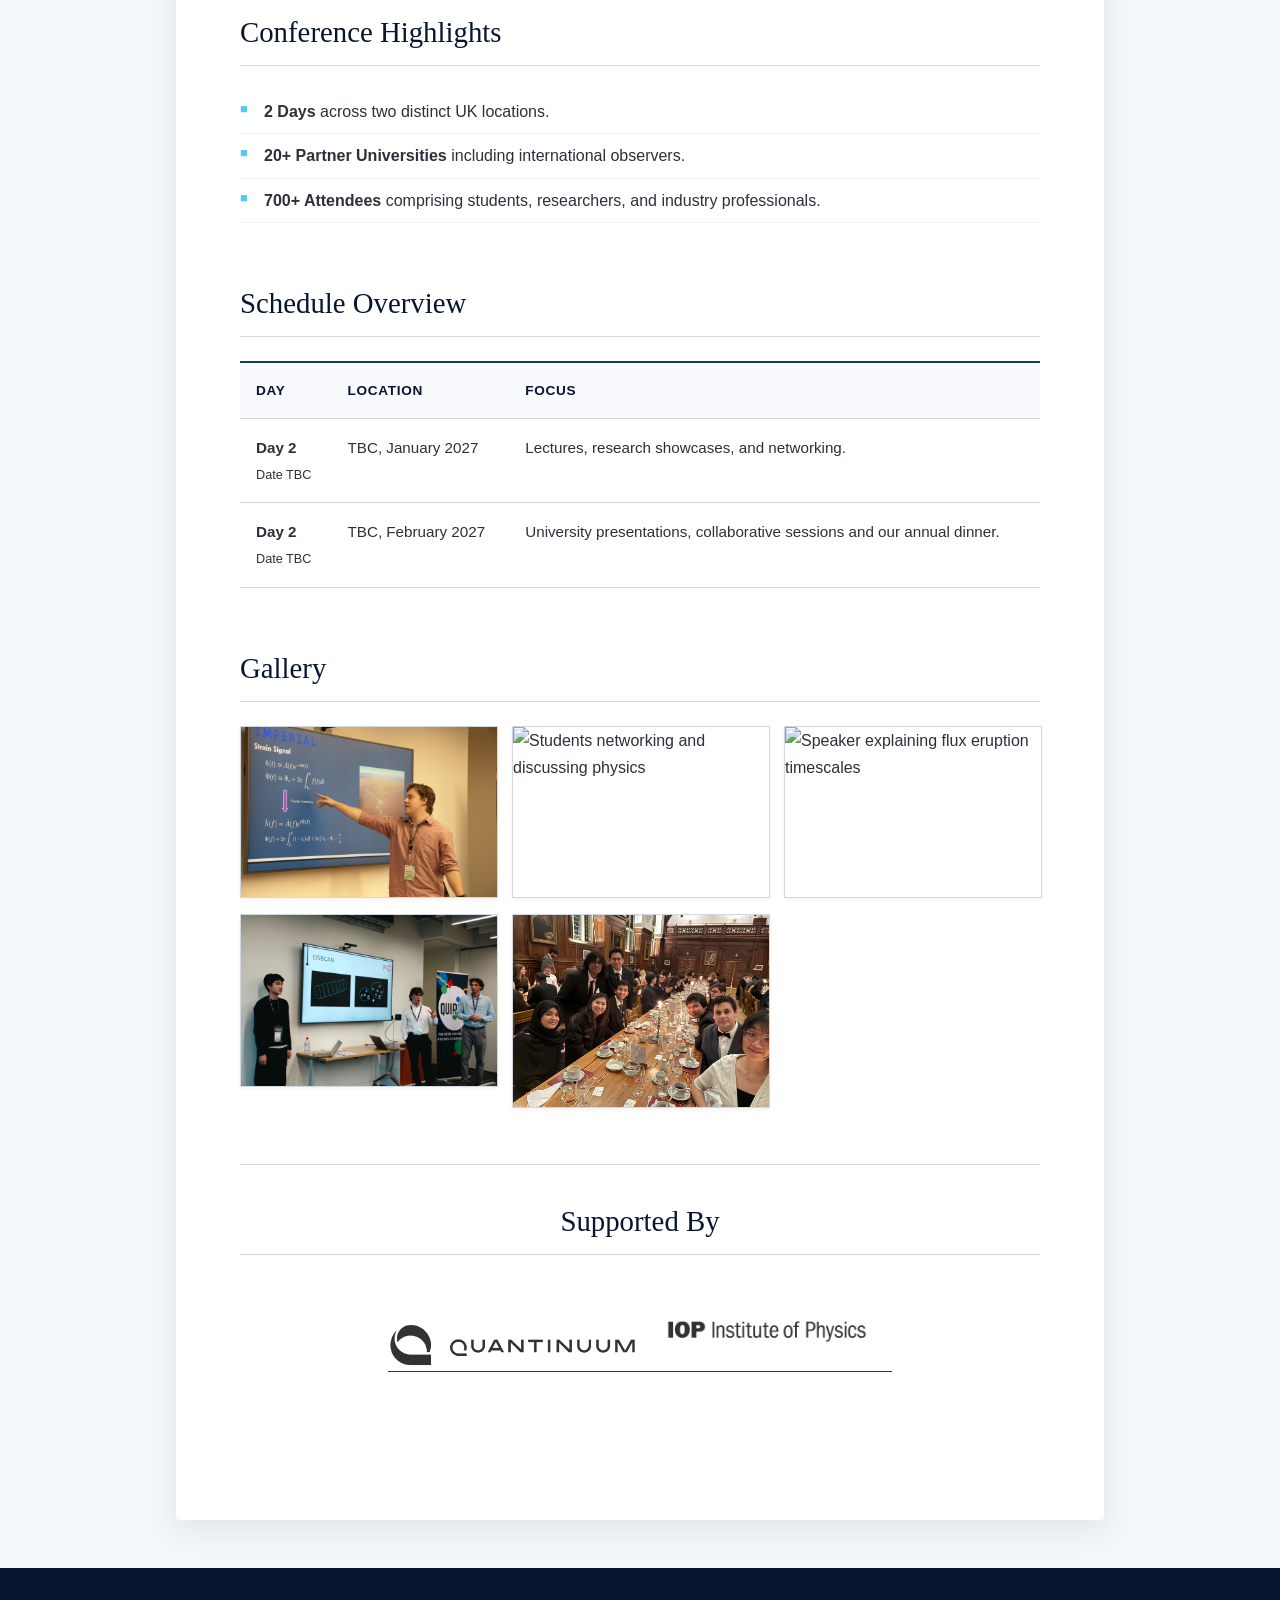
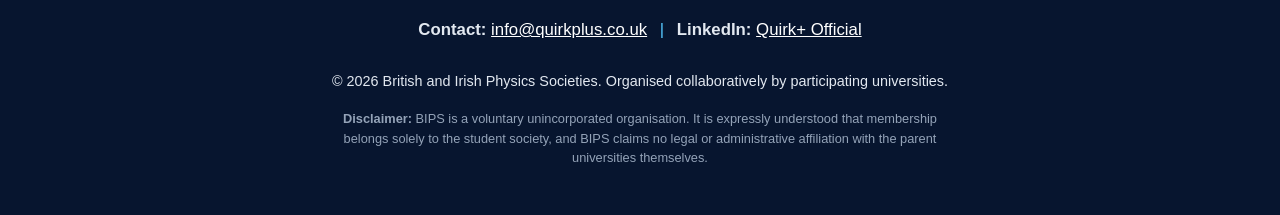
==== commit b2486987: "Update index.html spellcheck" ====
--- a/index.html
+++ b/index.html
@@ -99,11 +99,11 @@
             
             <div class="about-grid">
                 <div class="academic-prose">
-                    <p>The <strong>British and Irish Physics Societies (BIPS)</strong> is a coalition of student-led academic groups representing the brightest undergraduate physicists across the UK and Ireland.</p>
+                    <p>The <strong>British and Irish Physics Societies (BIPS)</strong> is a coalition of student-led academic groups representing the brightest undergraduate physicists spanning across the UK and Ireland.</p>
                     
-                    <p>Our flagship initiative is the <strong>QUIRK+ Conference</strong>, an annual, collaborative event designed to provide students with a premier platform to showcase their research, explore emerging areas of physics, and bridge the gap between university studies and professional careers.</p>
+                    <p>Our flagship initiative is the <strong>QUIRK+ Conference</strong>, an annual collaborative event designed to provide students with a premier platform to showcase their research, explore emerging areas of physics, and bridge the gap between university studies and professional careers.</p>
                     
-                    <p>We offer a free, entry-level environment for undergraduates and master's students to present their work on a national stage, network with peers, and gain invaluable early-career experience with leading industry and academic partners.</p>
+                    <p>We offer a free, entry-level environment for undergraduates and masters' students to present their work on a national stage, network with peers, and gain invaluable early-career experience with leading industry and academic partners.</p>
                 </div>
                 
                 <!-- The image remains exactly as you had it -->
@@ -177,7 +177,7 @@
         
         <div class="footer-legal">
             <p>© 2026 British and Irish Physics Societies. Organised collaboratively by participating universities.</p>
-            <p class="disclaimer"><strong>Disclaimer:</strong> It is expressly understood that membership belongs solely to the student society, and BIPS claims no legal or administrative affiliation with the parent universities themselves.</p>
+            <p class="disclaimer"><strong>Disclaimer:</strong> BIPS is a voluntary unincorporated organisation. It is expressly understood that membership belongs solely to the student society, and BIPS claims no legal or administrative affiliation with the parent universities themselves.</p>
         </div>
     </footer>
 
--- a/style.css
+++ b/style.css
@@ -145,17 +145,21 @@
 }
 
 /* --- PREMIUM MODULES --- */
-.abstract {
-    background-color: #f8fafd;
-    border-left: 4px solid var(--brand-main);
-    padding: 1.5rem;
-    margin-bottom: 2.5rem;
+/* Clean, academic text styling replacing the old 'vibecoded' abstract box */
+.academic-prose {
+    font-size: 1.05rem;
+    line-height: 1.7;
     color: #333;
-    font-size: 1.05rem;
-}
-
-.abstract p {
-    margin: 0;
+    padding-right: 1rem; /* Gives just a tiny bit of breathing room before the photo */
+}
+
+.academic-prose p {
+    margin-bottom: 1.25rem;
+}
+
+/* Optional: drop the margin on the last paragraph to keep the grid perfectly aligned */
+.academic-prose p:last-child {
+    margin-bottom: 0;
 }
 
 .conference-details {
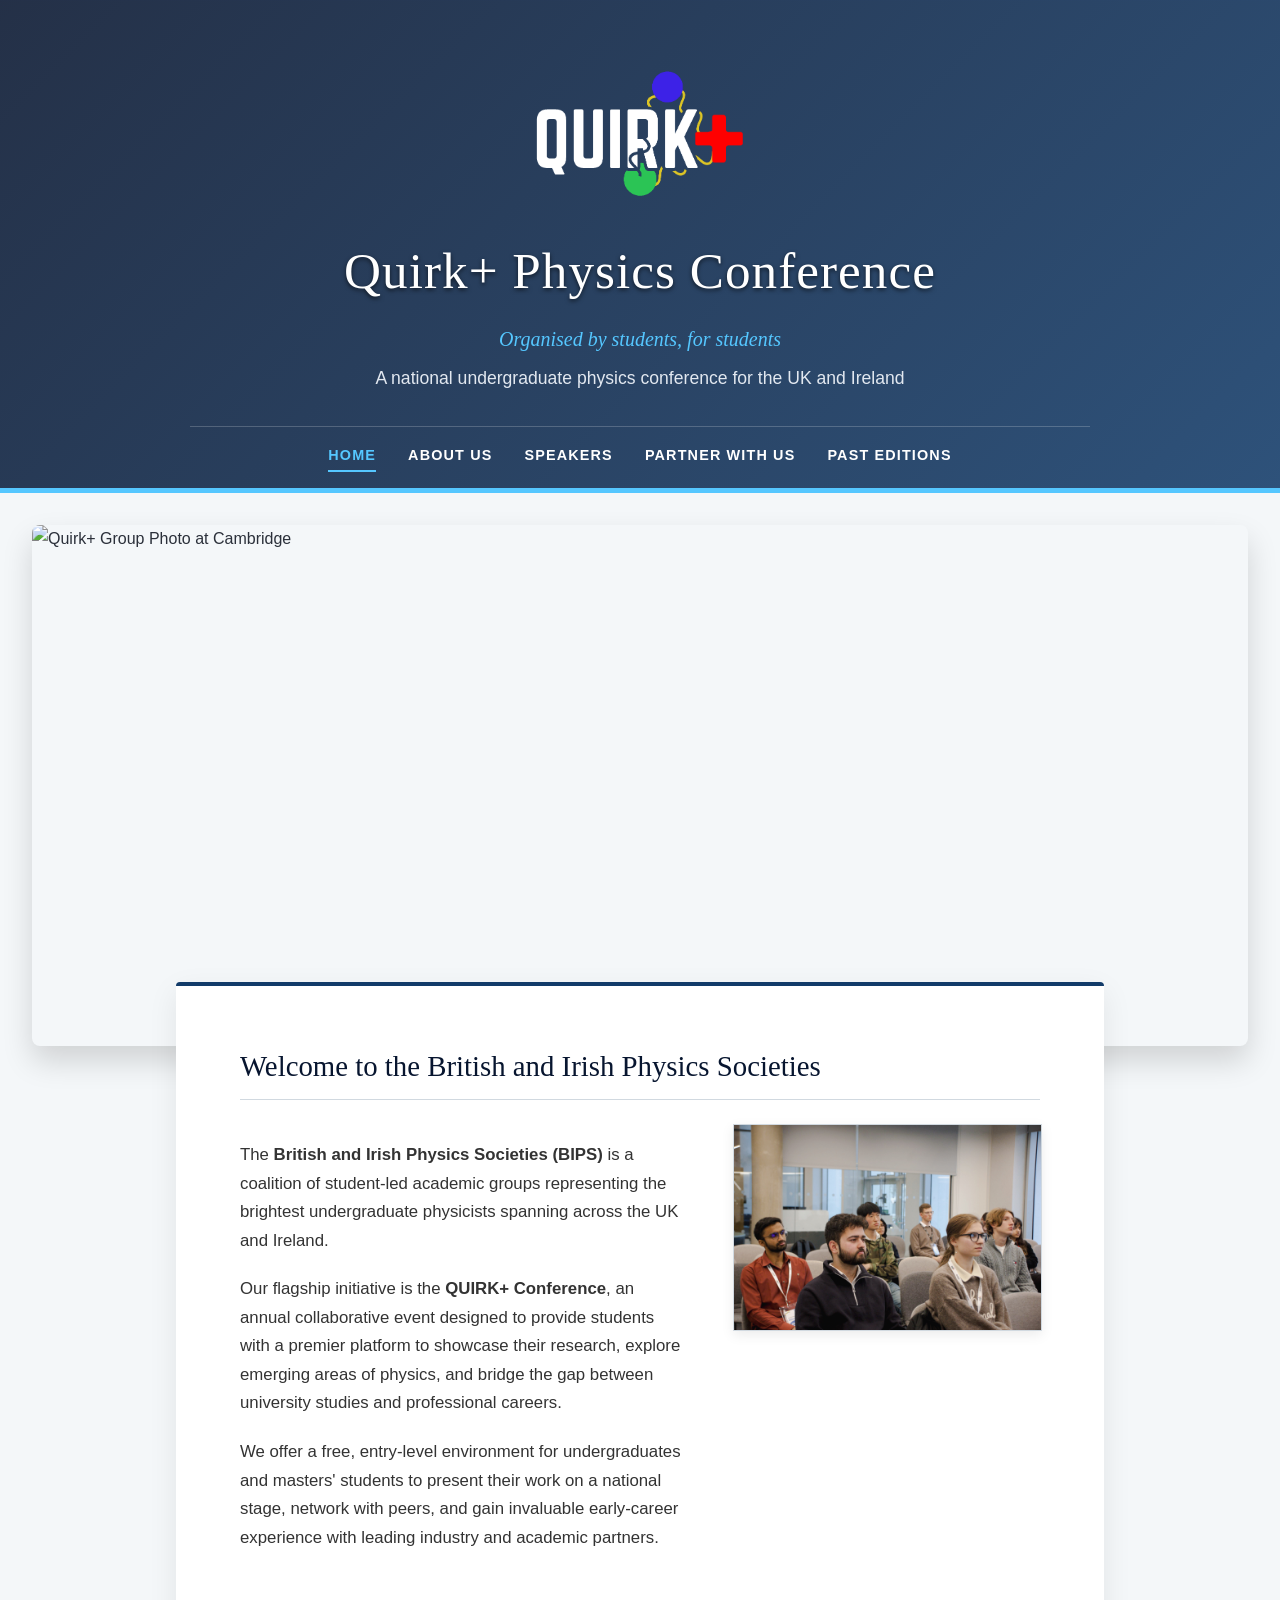
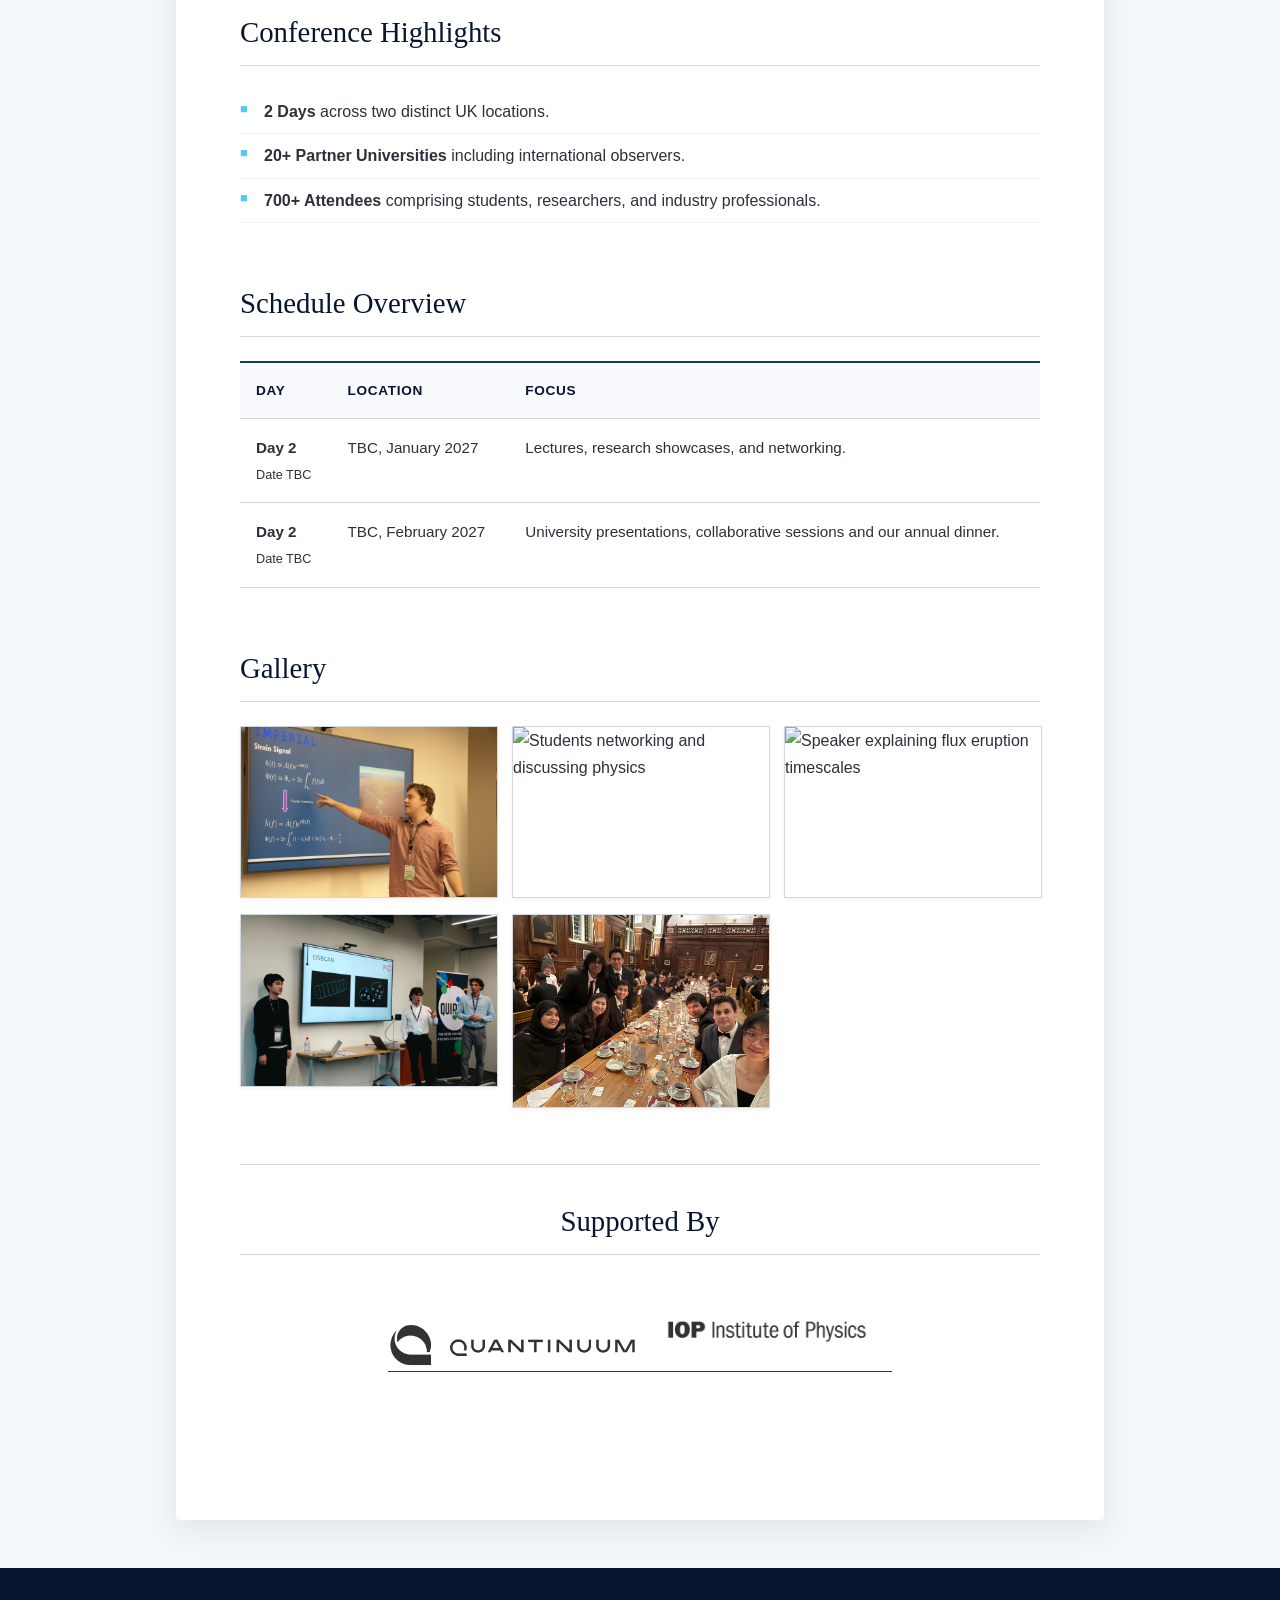
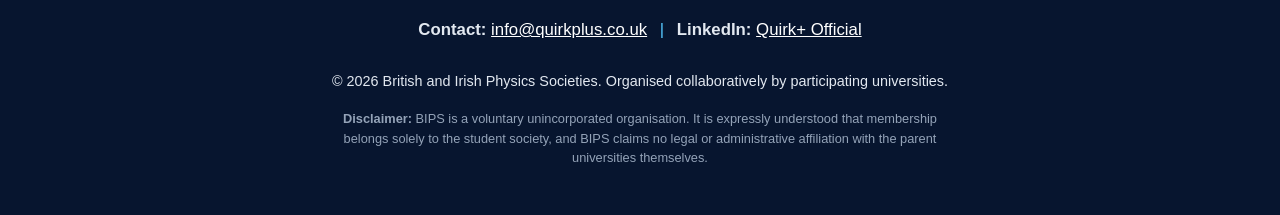
==== commit 2cb3ae9a: "Update index.html" ====
--- a/index.html
+++ b/index.html
@@ -77,7 +77,7 @@
             <div class="header-titles">
                 <h1>Quirk+ Physics Conference</h1>
                 <p class="subtitle">Organised by students, for students</p>
-                <p class="lead">A national undergraduate physics conference across the UK</p>
+                <p class="lead">A national undergraduate physics conference for the UK and Ireland</p>
             </div>
         </div>
         
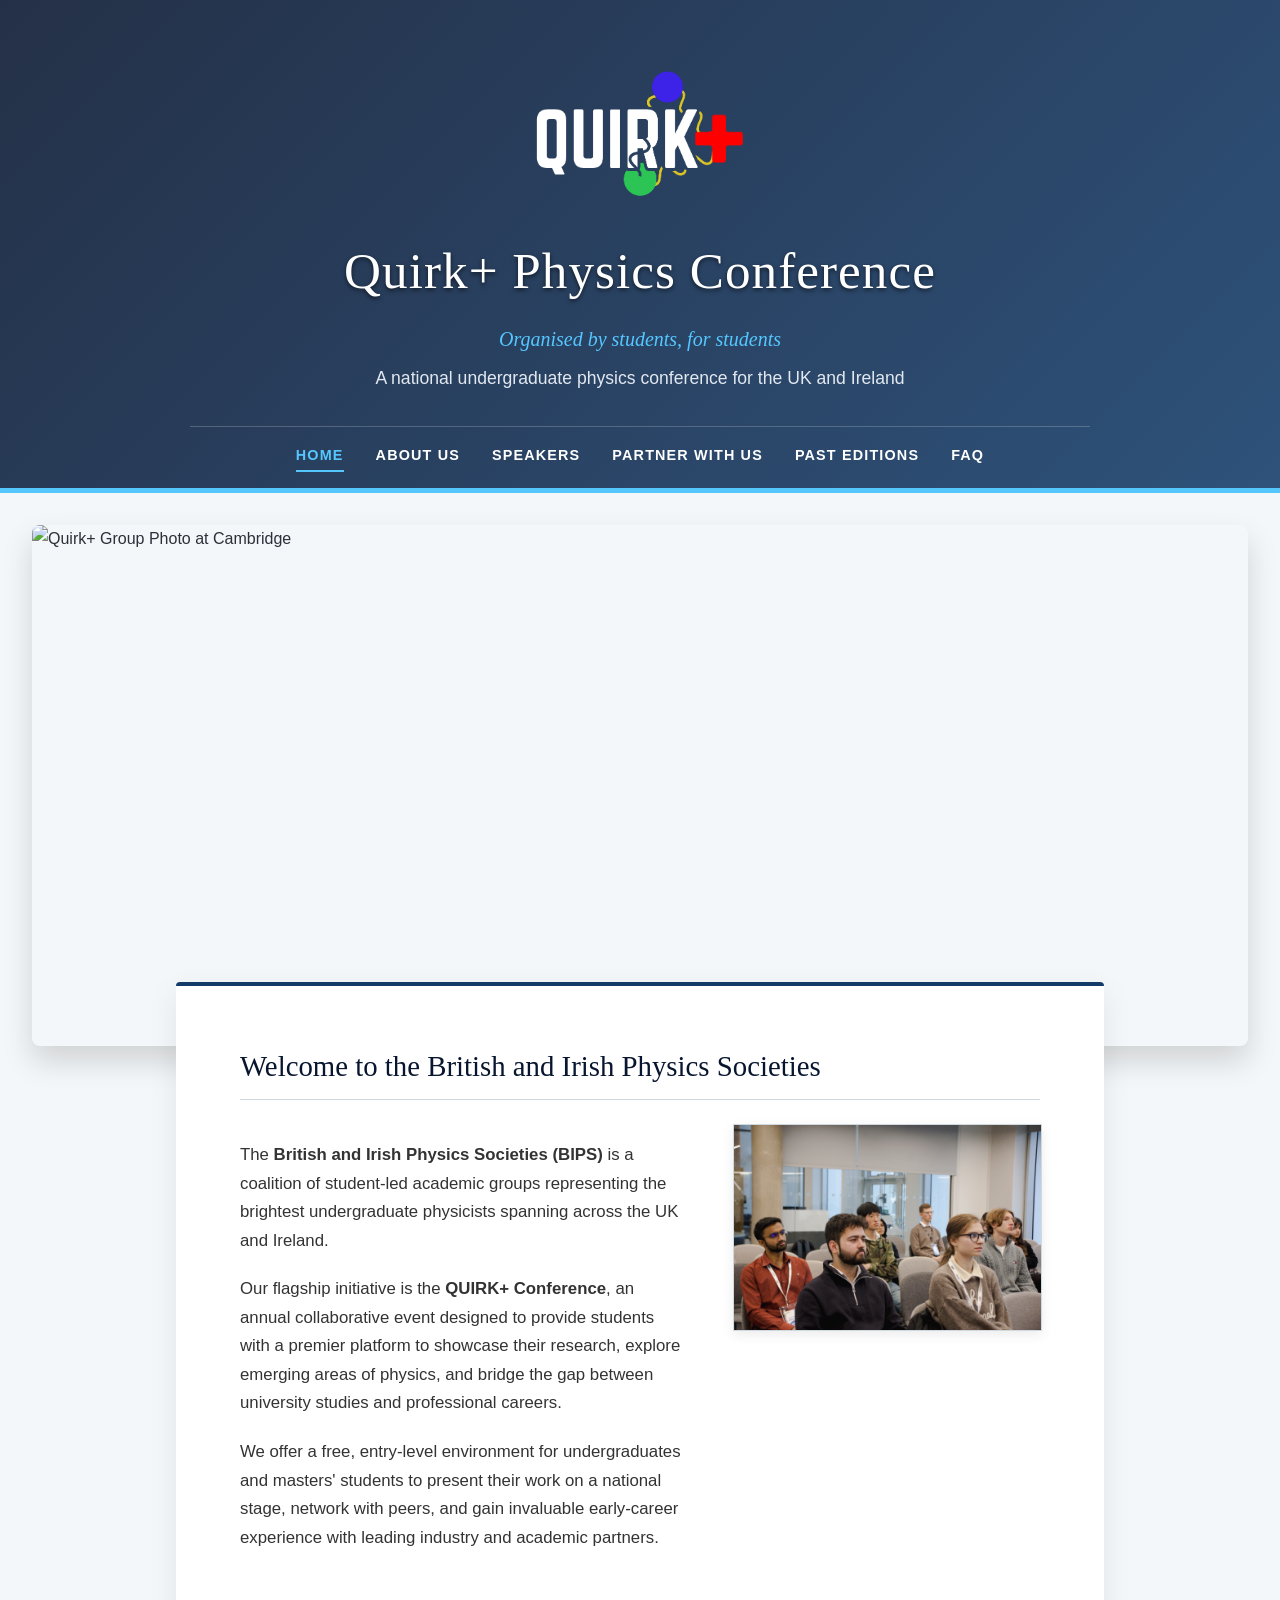
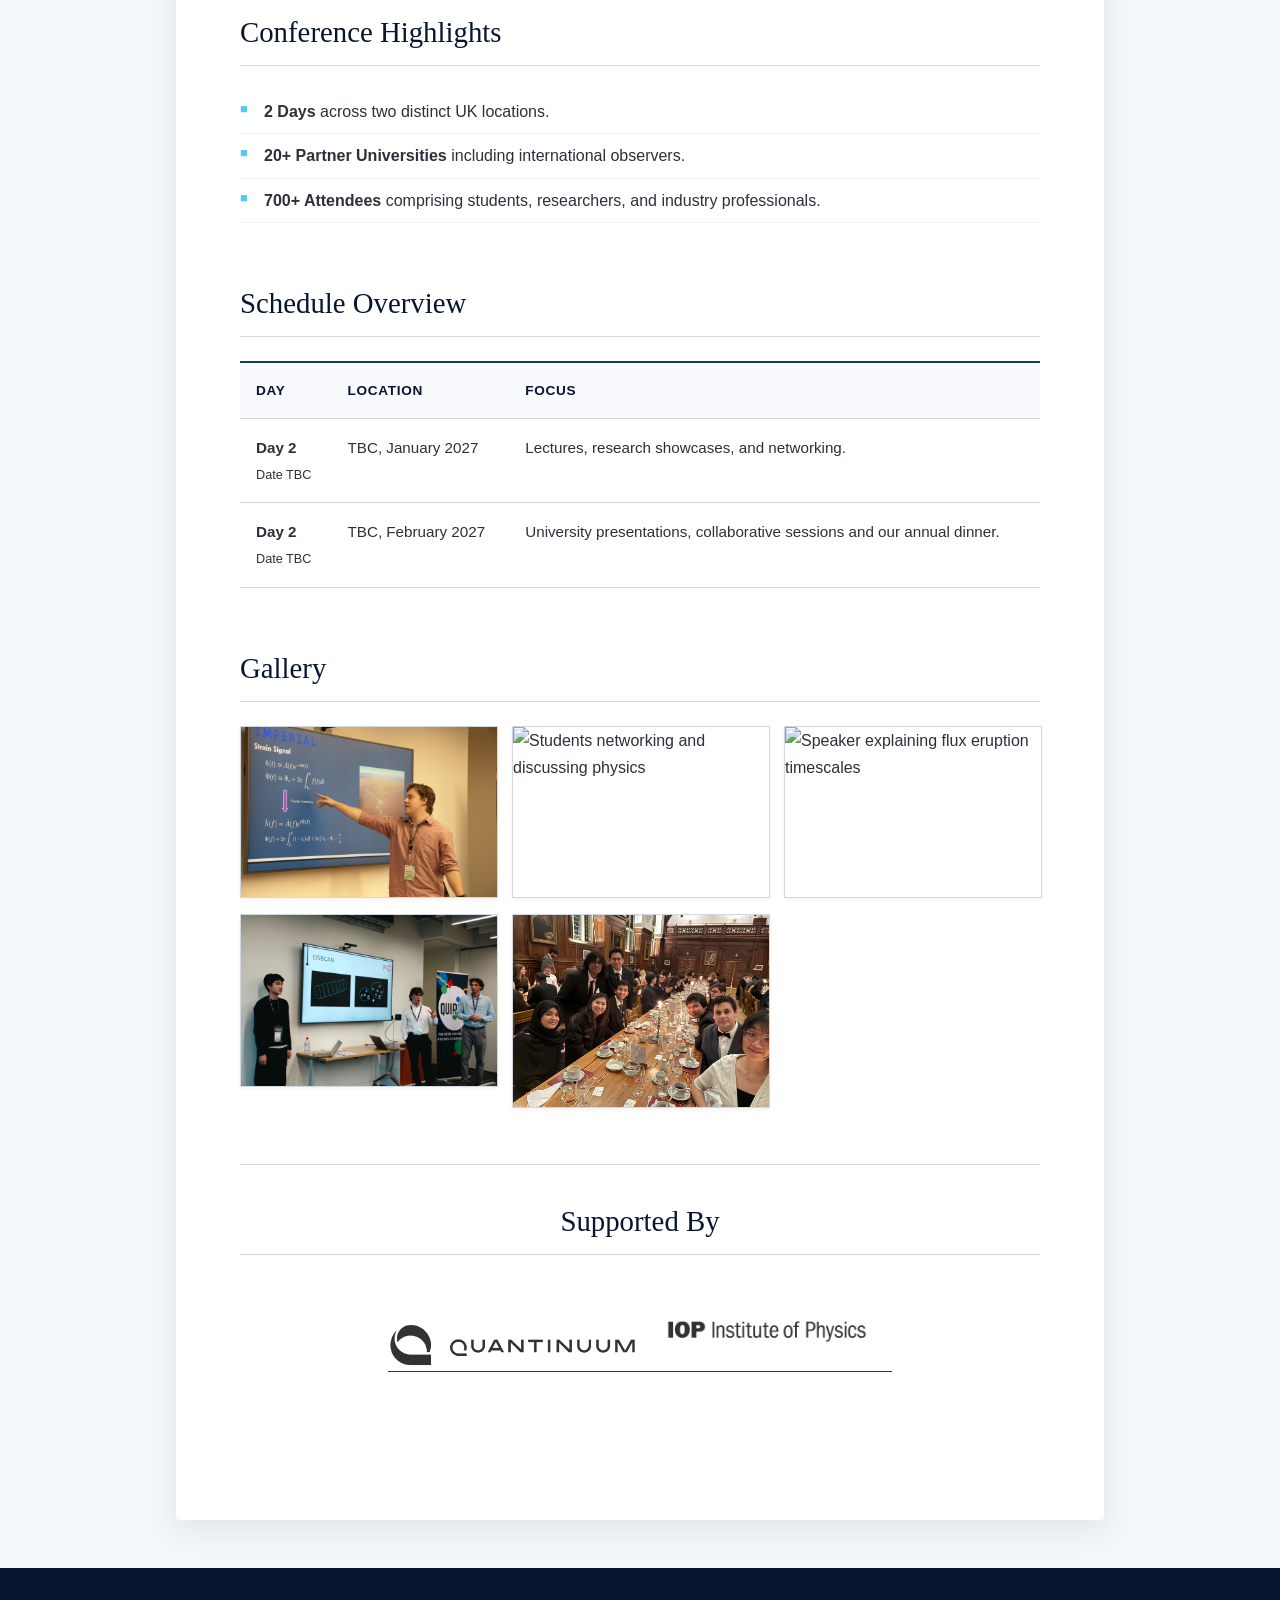
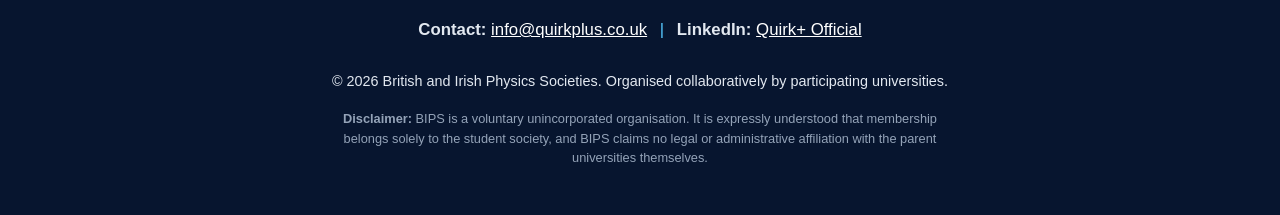
==== commit d8f3b3c9: "Update index.html" ====
--- a/index.html
+++ b/index.html
@@ -87,6 +87,7 @@
             <a href="speakers.html">Speakers</a>
             <a href="sponsors.html">Partner with Us</a>
             <a href="gallery.html">Past Editions</a>
+            <a href="faq.html">FAQ</a>
         </nav>
     </header>
 
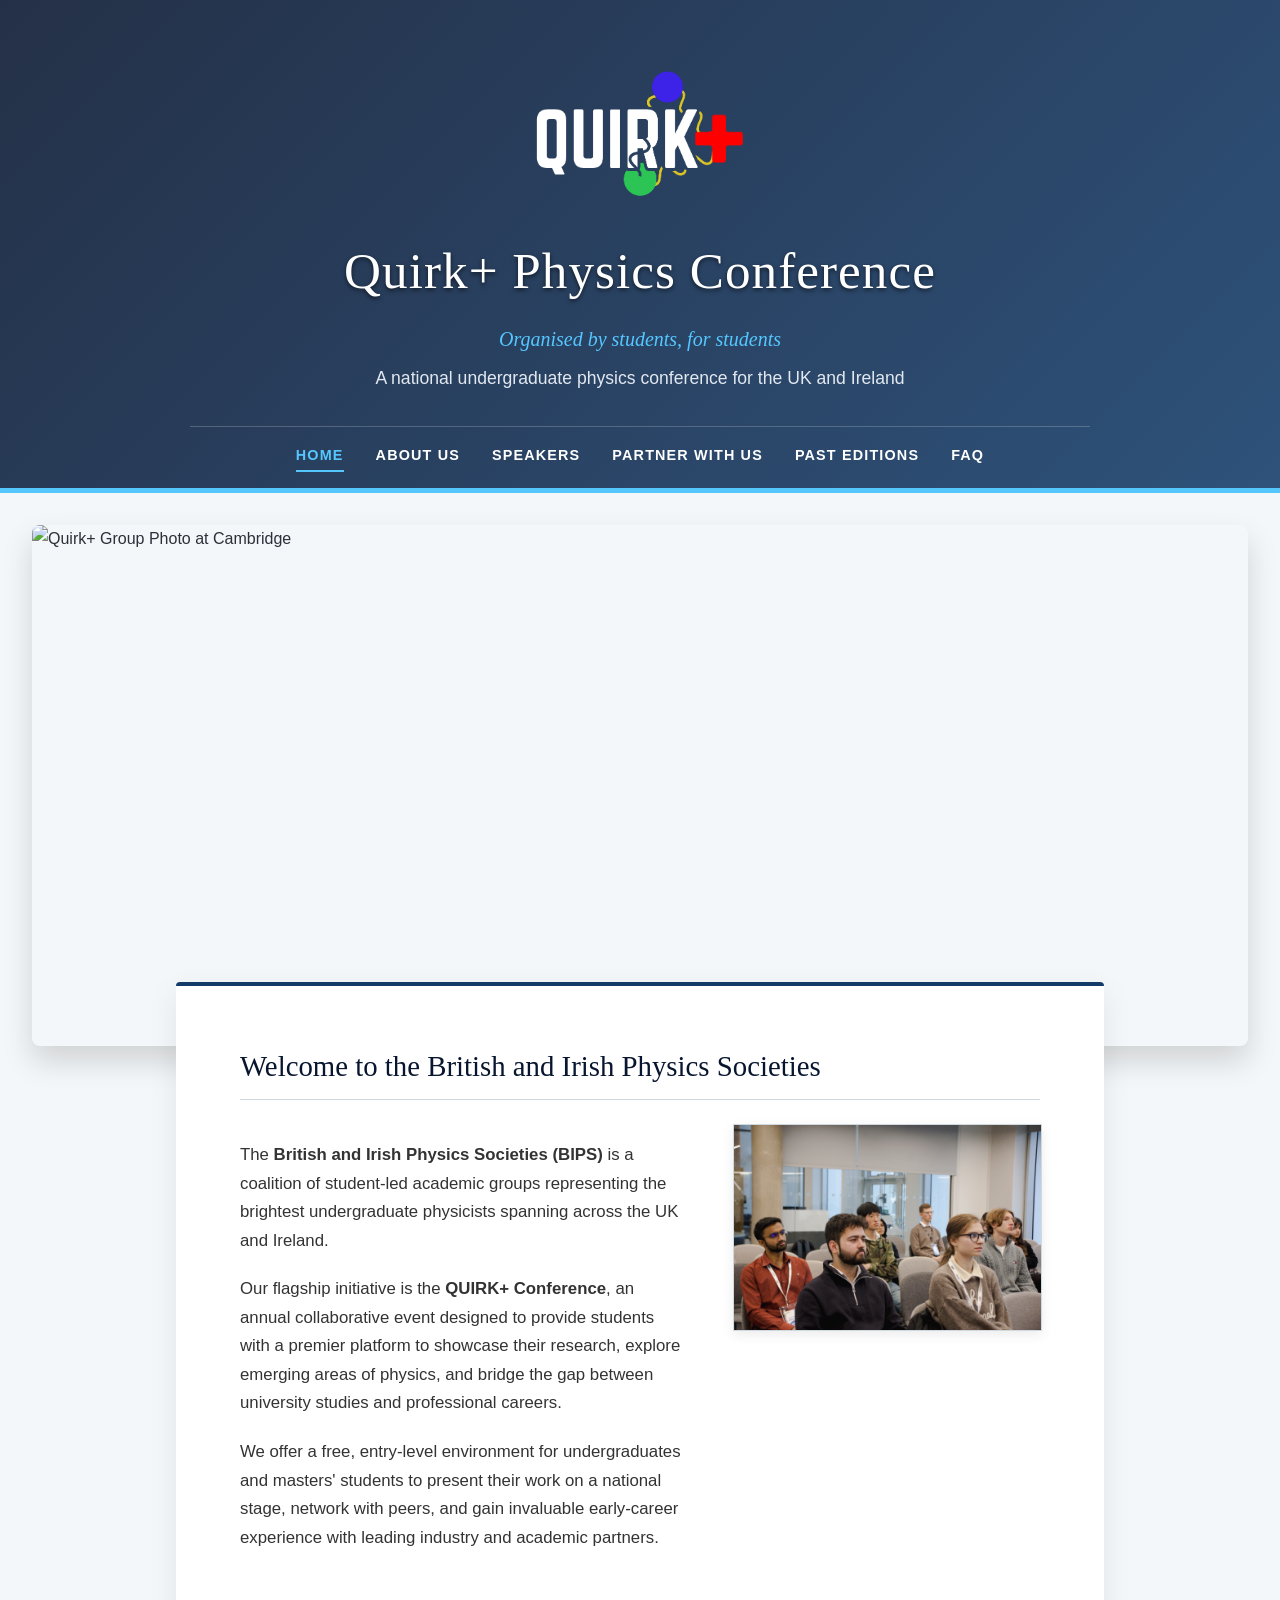
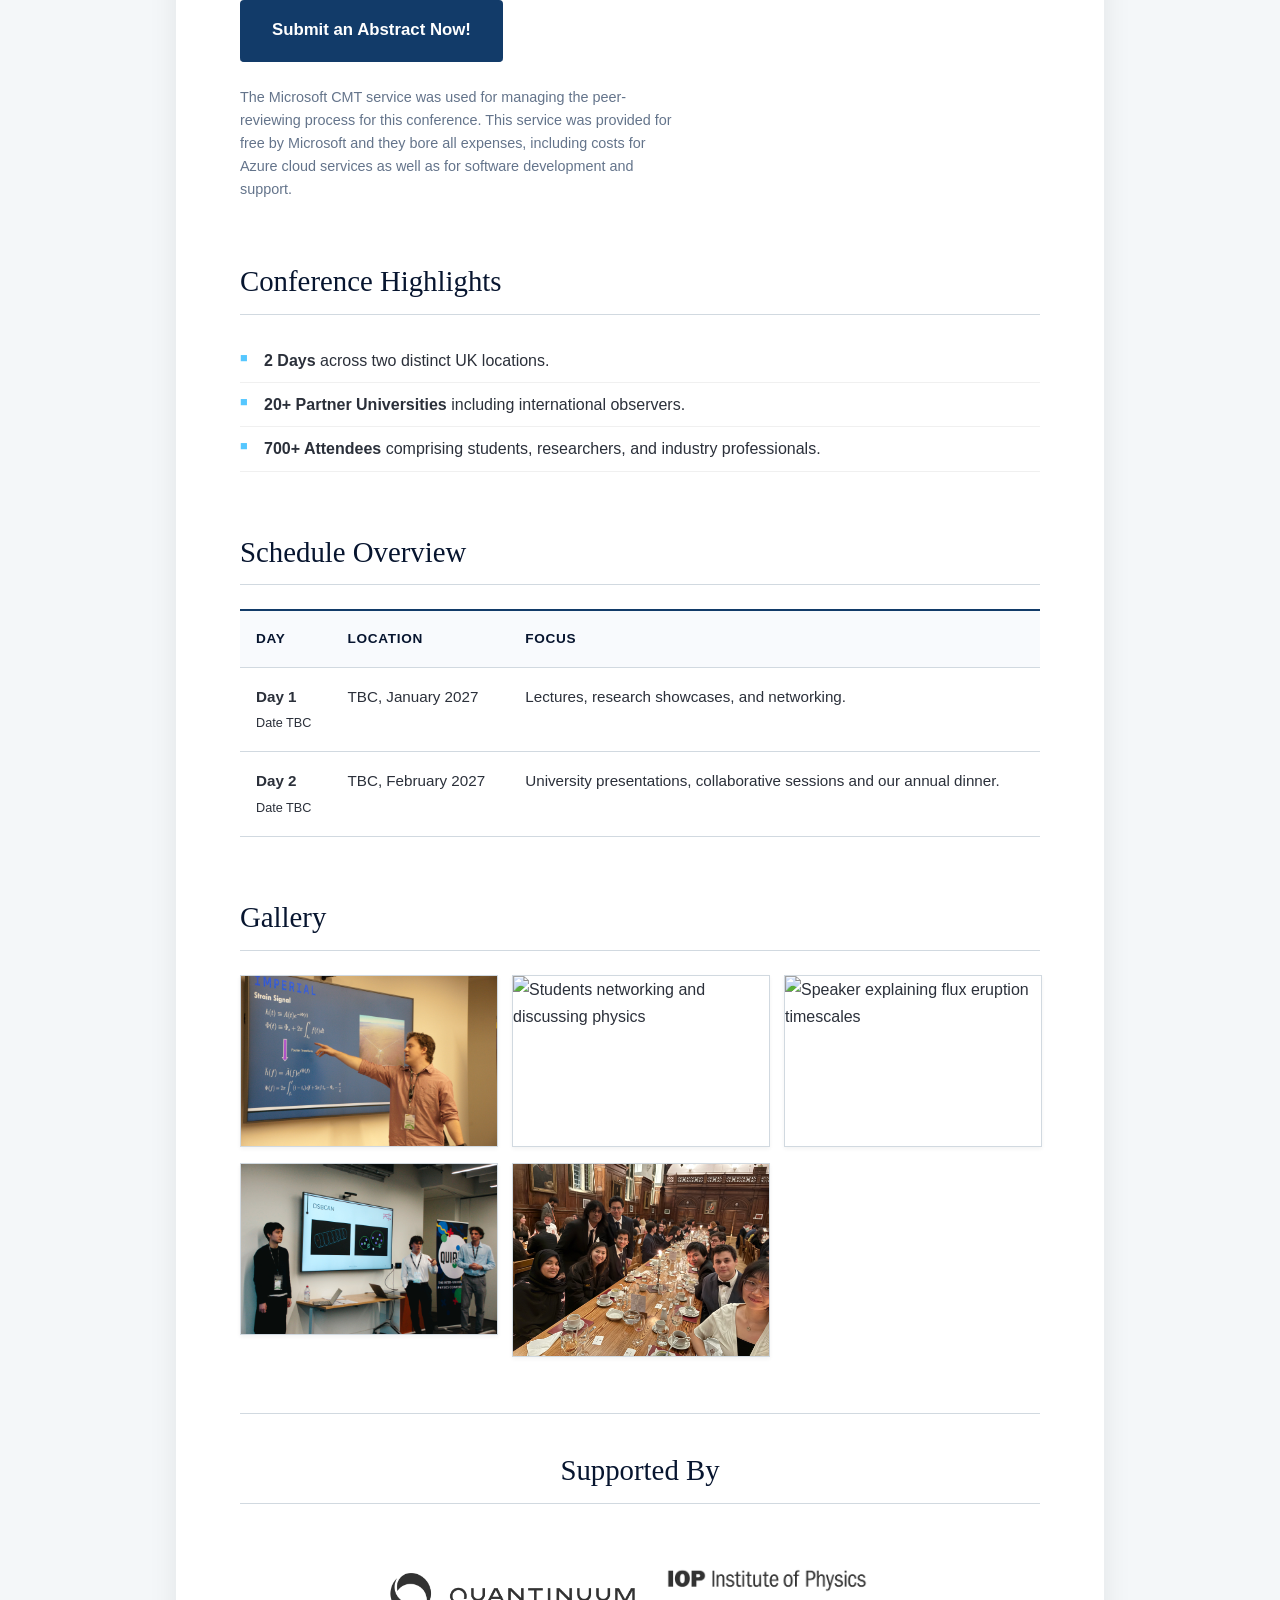
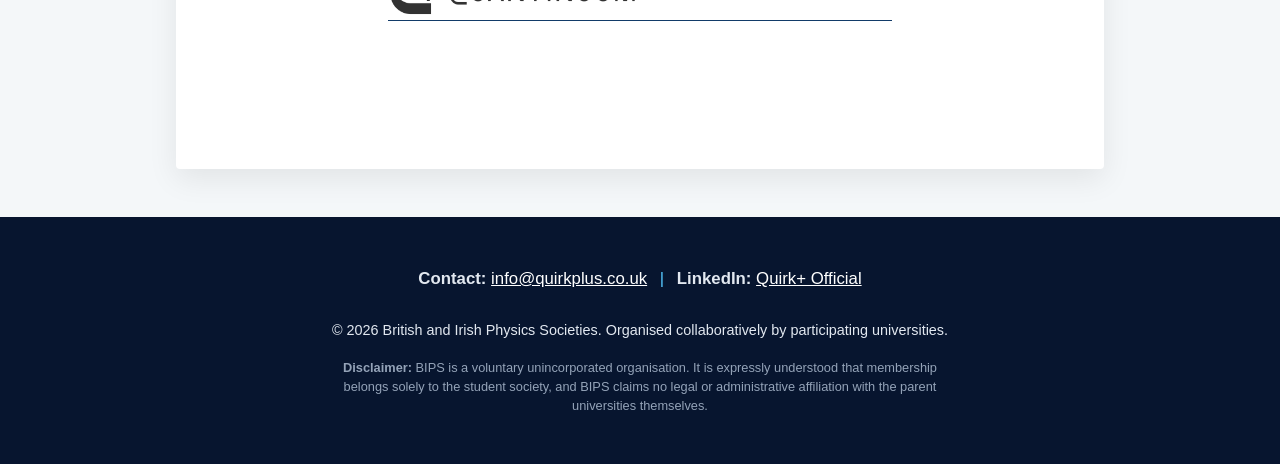
==== commit a7d6a50b: "Update index.html for abstracts" ====
--- a/index.html
+++ b/index.html
@@ -95,7 +95,7 @@
     <img src="assets/images/quirkgroup_2.png" alt="Quirk+ Group Photo at Cambridge" class="hero-banner-img">
 
     <main>
-<section id="about">
+        <section id="about">
             <h2>Welcome to the British and Irish Physics Societies</h2>
             
             <div class="about-grid">
@@ -105,6 +105,15 @@
                     <p>Our flagship initiative is the <strong>QUIRK+ Conference</strong>, an annual collaborative event designed to provide students with a premier platform to showcase their research, explore emerging areas of physics, and bridge the gap between university studies and professional careers.</p>
                     
                     <p>We offer a free, entry-level environment for undergraduates and masters' students to present their work on a national stage, network with peers, and gain invaluable early-career experience with leading industry and academic partners.</p>
+                
+                    <!-- Added Call to Action & CMT Acknowledgment on Main Page -->
+                    <div style="margin-top: 2rem;">
+                        <a href="https://cmt3.research.microsoft.com/QUIRK2027/" target="_blank" rel="noopener noreferrer" class="cta-button">Submit an Abstract Now!</a>
+                        
+                        <p style="font-size: 0.9rem; color: #64748b; margin-top: 1.5rem; line-height: 1.6;">
+                            The Microsoft CMT service was used for managing the peer-reviewing process for this conference. This service was provided for free by Microsoft and they bore all expenses, including costs for Azure cloud services as well as for software development and support.
+                        </p>
+                    </div>
                 </div>
                 
                 <!-- The image remains exactly as you had it -->
@@ -135,7 +144,7 @@
                 </thead>
                 <tbody>
                     <tr>
-                        <td><strong>Day 2</strong><br><small>Date TBC</small></td>
+                        <td><strong>Day 1</strong><br><small>Date TBC</small></td>
                         <td>TBC, January 2027</td>
                         <td>Lectures, research showcases, and networking.</td>
                     </tr>
